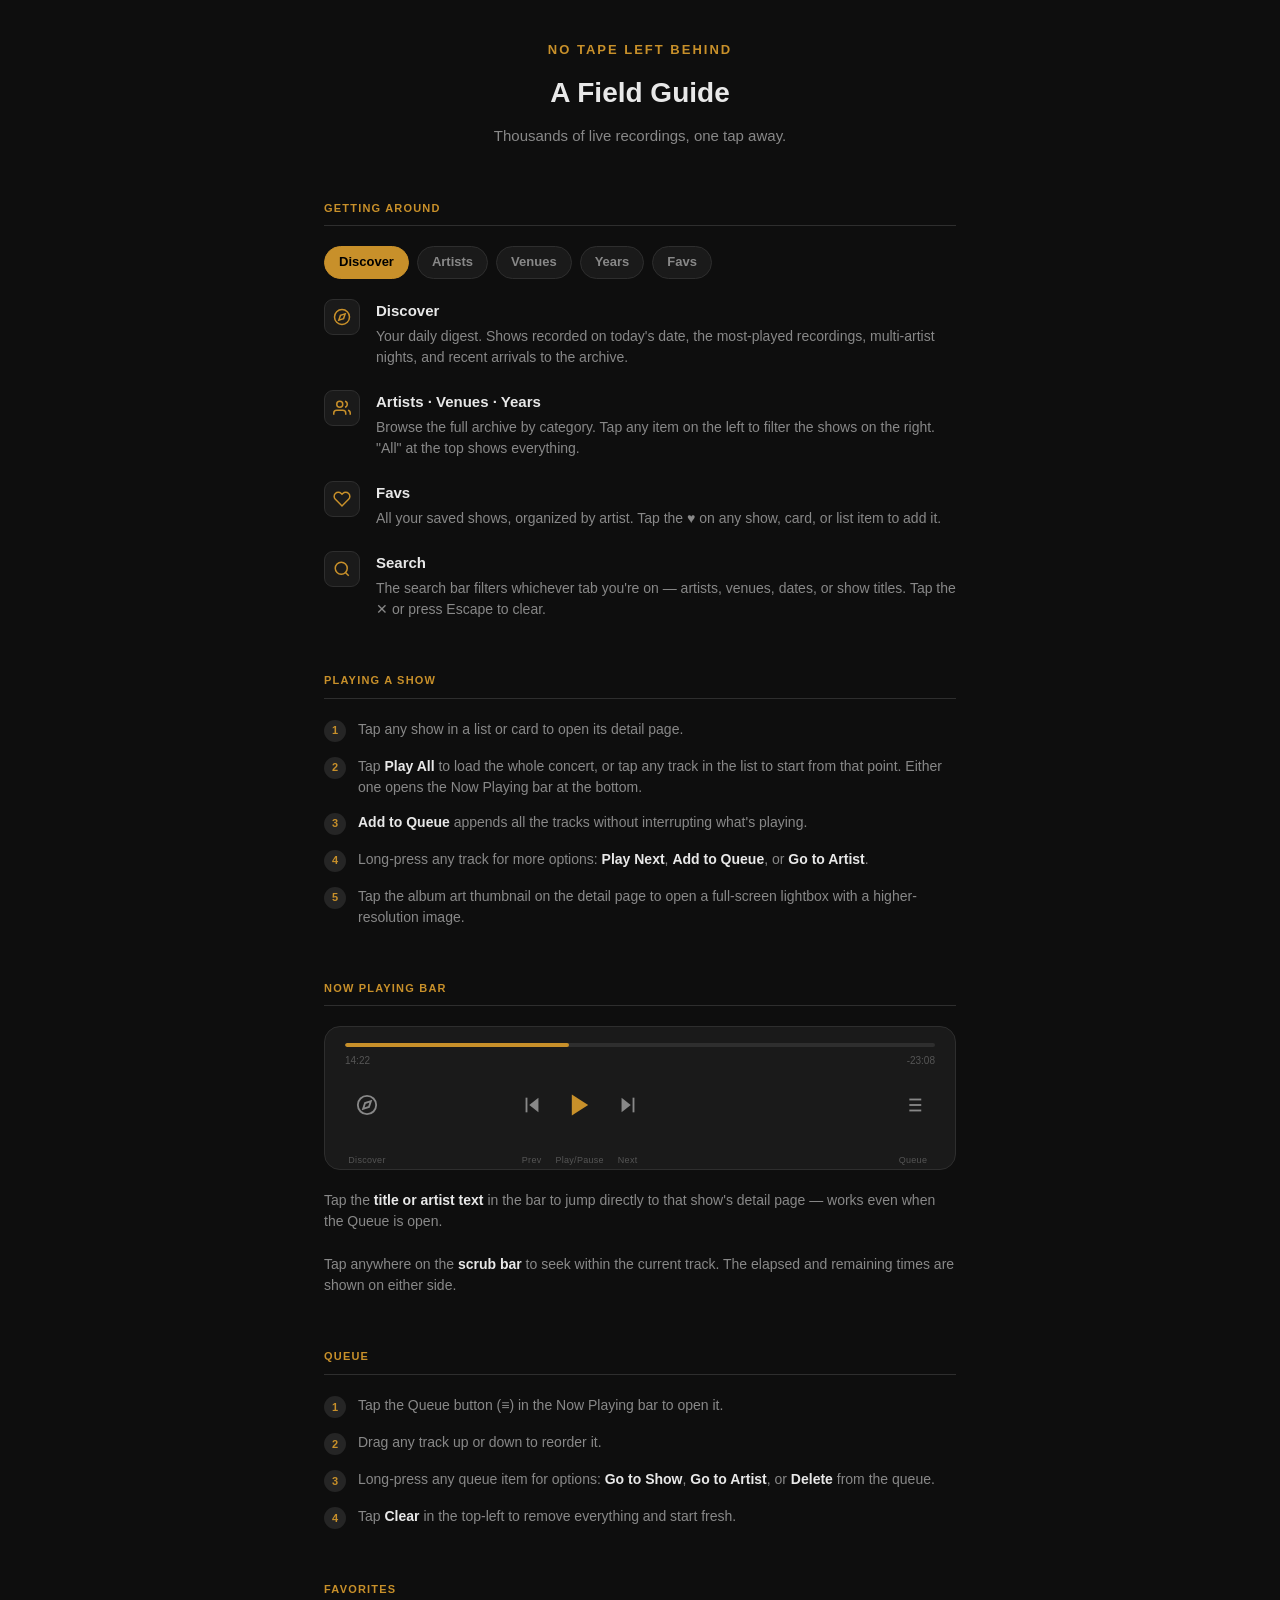
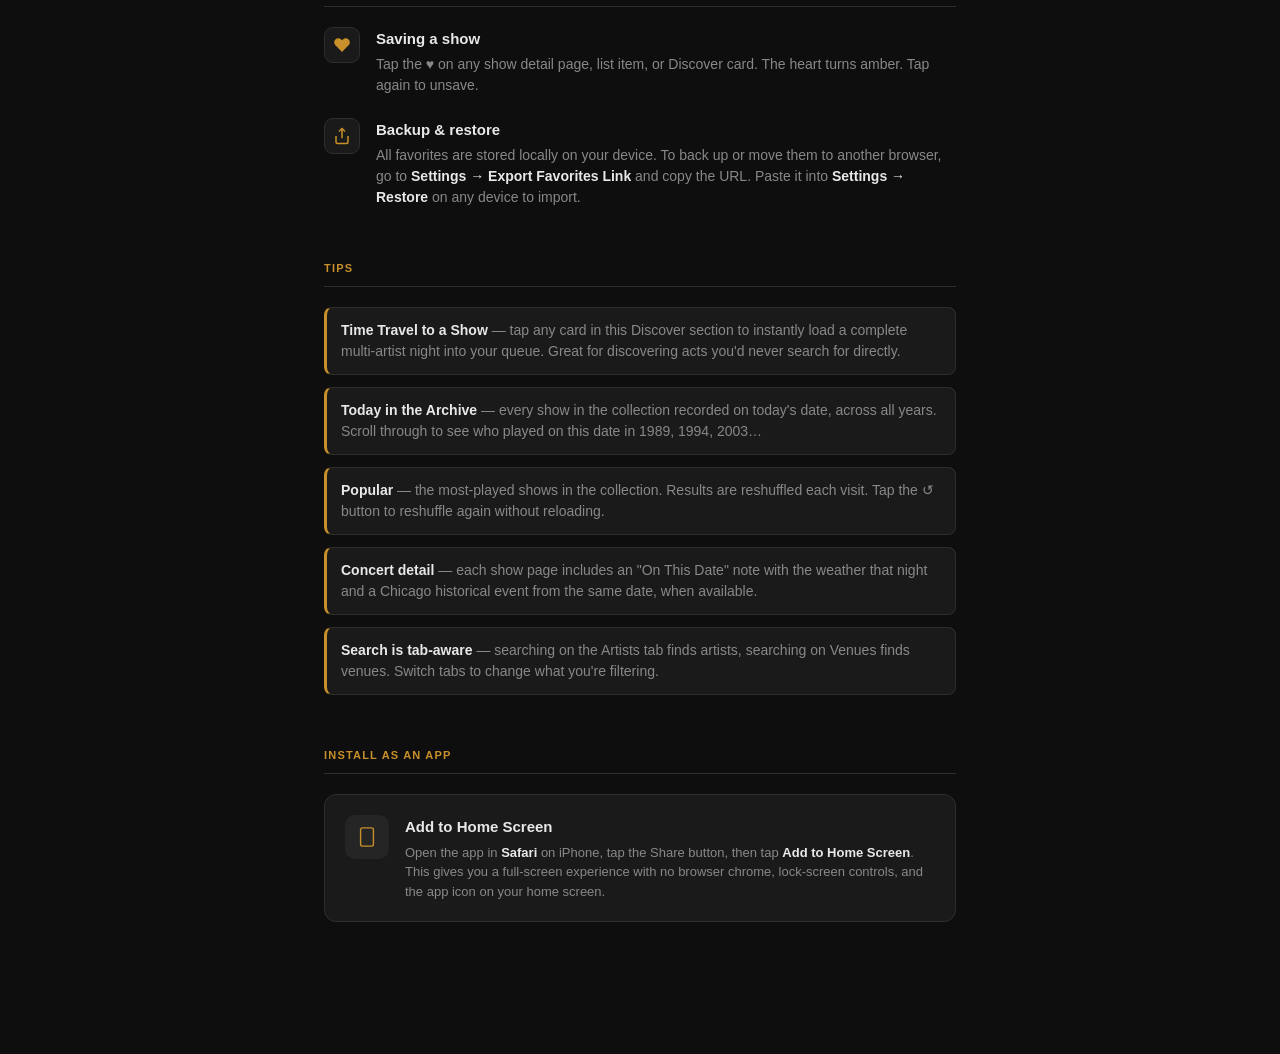
==== guide.html @ fa4ba2c9 "Add in-app Help sheet and standalone guide.html Help sheet: - Question mark (?) button in header bet" ====
<!DOCTYPE html>
<html lang="en">
<head>
  <meta charset="UTF-8">
  <meta name="viewport" content="width=device-width, initial-scale=1">
  <title>No Tape Left Behind — Guide</title>
  <style>
    *, *::before, *::after { box-sizing: border-box; margin: 0; padding: 0; }

    :root {
      --accent:  #c8902a;
      --bg:      #0e0e0e;
      --bg2:     #1a1a1a;
      --bg3:     #252525;
      --border:  #2e2e2e;
      --text:    #e8e8e8;
      --text2:   #888;
      --text3:   #555;
    }

    body {
      font-family: -apple-system, BlinkMacSystemFont, 'Segoe UI', sans-serif;
      background: var(--bg);
      color: var(--text);
      max-width: 680px;
      margin: 0 auto;
      padding: 40px 24px 80px;
      line-height: 1.6;
    }

    /* ── Header ── */
    .guide-header {
      text-align: center;
      margin-bottom: 52px;
    }
    .guide-logo {
      font-size: 13px;
      font-weight: 700;
      letter-spacing: 2px;
      text-transform: uppercase;
      color: var(--accent);
      margin-bottom: 10px;
    }
    .guide-title {
      font-size: 28px;
      font-weight: 700;
      color: var(--text);
      margin-bottom: 8px;
    }
    .guide-subtitle {
      font-size: 15px;
      color: var(--text2);
    }

    /* ── Section ── */
    .section {
      margin-bottom: 52px;
    }
    .section-label {
      font-size: 11px;
      font-weight: 700;
      letter-spacing: 1.2px;
      text-transform: uppercase;
      color: var(--accent);
      margin-bottom: 20px;
      padding-bottom: 8px;
      border-bottom: 1px solid var(--border);
    }

    /* ── Feature rows ── */
    .feature {
      display: flex;
      gap: 16px;
      margin-bottom: 22px;
      align-items: flex-start;
    }
    .feature-icon {
      flex-shrink: 0;
      width: 36px;
      height: 36px;
      background: var(--bg2);
      border: 1px solid var(--border);
      border-radius: 9px;
      display: flex;
      align-items: center;
      justify-content: center;
      color: var(--accent);
    }
    .feature-icon svg { width: 18px; height: 18px; }
    .feature-body {}
    .feature-title {
      font-size: 15px;
      font-weight: 600;
      color: var(--text);
      margin-bottom: 3px;
    }
    .feature-desc {
      font-size: 14px;
      color: var(--text2);
      line-height: 1.5;
    }

    /* ── Tab pills ── */
    .tab-row {
      display: flex;
      flex-wrap: wrap;
      gap: 8px;
      margin-bottom: 20px;
    }
    .tab-pill {
      font-size: 13px;
      font-weight: 600;
      background: var(--bg2);
      border: 1px solid var(--border);
      border-radius: 20px;
      padding: 5px 14px;
      color: var(--text2);
    }
    .tab-pill.active {
      background: var(--accent);
      border-color: var(--accent);
      color: #000;
    }

    /* ── Control bar diagram ── */
    .control-bar {
      background: var(--bg2);
      border: 1px solid var(--border);
      border-radius: 16px;
      padding: 16px 20px 20px;
      margin-bottom: 20px;
    }
    .control-bar-scrub {
      height: 4px;
      background: var(--border);
      border-radius: 2px;
      margin-bottom: 6px;
      position: relative;
      overflow: hidden;
    }
    .control-bar-scrub-fill {
      position: absolute;
      left: 0; top: 0; bottom: 0;
      width: 38%;
      background: var(--accent);
      border-radius: 2px;
    }
    .control-bar-times {
      display: flex;
      justify-content: space-between;
      font-size: 10px;
      color: var(--text3);
      margin-bottom: 14px;
    }
    .control-bar-buttons {
      display: flex;
      align-items: center;
    }
    .ctrl-btn {
      width: 44px;
      height: 44px;
      display: flex;
      align-items: center;
      justify-content: center;
      border-radius: 50%;
      background: none;
      border: none;
      color: var(--text2);
      position: relative;
    }
    .ctrl-btn svg { width: 22px; height: 22px; }
    .ctrl-btn.primary { color: var(--accent); }
    .ctrl-btn.primary svg { width: 28px; height: 28px; }
    .ctrl-center {
      display: flex;
      align-items: center;
      gap: 4px;
      margin: 0 auto;
    }
    .ctrl-label {
      position: absolute;
      bottom: -18px;
      left: 50%;
      transform: translateX(-50%);
      font-size: 9px;
      color: var(--text3);
      white-space: nowrap;
      letter-spacing: 0.3px;
    }
    .ctrl-wrap {
      position: relative;
      padding-bottom: 22px;
    }

    /* ── Steps ── */
    .steps { list-style: none; }
    .steps li {
      display: flex;
      gap: 12px;
      margin-bottom: 14px;
      font-size: 14px;
      color: var(--text2);
      line-height: 1.5;
    }
    .step-num {
      flex-shrink: 0;
      width: 22px;
      height: 22px;
      background: var(--bg3);
      border-radius: 50%;
      display: flex;
      align-items: center;
      justify-content: center;
      font-size: 11px;
      font-weight: 700;
      color: var(--accent);
      margin-top: 1px;
    }

    /* ── Tips ── */
    .tip {
      background: var(--bg2);
      border: 1px solid var(--border);
      border-left: 3px solid var(--accent);
      border-radius: 8px;
      padding: 12px 14px;
      margin-bottom: 12px;
      font-size: 14px;
      color: var(--text2);
      line-height: 1.5;
    }
    .tip strong { color: var(--text); }

    /* ── Install callout ── */
    .install-box {
      background: var(--bg2);
      border: 1px solid var(--border);
      border-radius: 12px;
      padding: 20px;
      display: flex;
      gap: 16px;
      align-items: flex-start;
    }
    .install-icon {
      flex-shrink: 0;
      width: 44px;
      height: 44px;
      background: var(--bg3);
      border-radius: 10px;
      display: flex;
      align-items: center;
      justify-content: center;
      color: var(--accent);
    }
    .install-icon svg { width: 22px; height: 22px; }
    .install-title {
      font-size: 15px;
      font-weight: 600;
      color: var(--text);
      margin-bottom: 4px;
    }
    .install-desc {
      font-size: 13px;
      color: var(--text2);
      line-height: 1.5;
    }

    strong { color: var(--text); }
    a { color: var(--accent); }
  </style>
</head>
<body>

  <div class="guide-header">
    <div class="guide-logo">No Tape Left Behind</div>
    <div class="guide-title">A Field Guide</div>
    <div class="guide-subtitle">Thousands of live recordings, one tap away.</div>
  </div>

  <!-- ── 1. Getting Around ── -->
  <div class="section">
    <div class="section-label">Getting Around</div>

    <div class="tab-row">
      <div class="tab-pill active">Discover</div>
      <div class="tab-pill">Artists</div>
      <div class="tab-pill">Venues</div>
      <div class="tab-pill">Years</div>
      <div class="tab-pill">Favs</div>
    </div>

    <div class="feature">
      <div class="feature-icon">
        <svg viewBox="0 0 24 24" fill="none" stroke="currentColor" stroke-width="2">
          <circle cx="12" cy="12" r="10"/>
          <polygon points="16.24,7.76 14.12,14.12 7.76,16.24 9.88,9.88 16.24,7.76"/>
        </svg>
      </div>
      <div class="feature-body">
        <div class="feature-title">Discover</div>
        <div class="feature-desc">Your daily digest. Shows recorded on today's date, the most-played recordings, multi-artist nights, and recent arrivals to the archive.</div>
      </div>
    </div>

    <div class="feature">
      <div class="feature-icon">
        <svg viewBox="0 0 24 24" fill="none" stroke="currentColor" stroke-width="2">
          <path d="M17 21v-2a4 4 0 0 0-4-4H5a4 4 0 0 0-4 4v2"/>
          <circle cx="9" cy="7" r="4"/>
          <path d="M23 21v-2a4 4 0 0 0-3-3.87"/>
          <path d="M16 3.13a4 4 0 0 1 0 7.75"/>
        </svg>
      </div>
      <div class="feature-body">
        <div class="feature-title">Artists · Venues · Years</div>
        <div class="feature-desc">Browse the full archive by category. Tap any item on the left to filter the shows on the right. "All" at the top shows everything.</div>
      </div>
    </div>

    <div class="feature">
      <div class="feature-icon">
        <svg viewBox="0 0 24 24" fill="none" stroke="currentColor" stroke-width="2">
          <path d="M20.84 4.61a5.5 5.5 0 0 0-7.78 0L12 5.67l-1.06-1.06a5.5 5.5 0 0 0-7.78 7.78l1.06 1.06L12 21.23l7.78-7.78 1.06-1.06a5.5 5.5 0 0 0 0-7.78z"/>
        </svg>
      </div>
      <div class="feature-body">
        <div class="feature-title">Favs</div>
        <div class="feature-desc">All your saved shows, organized by artist. Tap the ♥ on any show, card, or list item to add it.</div>
      </div>
    </div>

    <div class="feature">
      <div class="feature-icon">
        <svg viewBox="0 0 24 24" fill="none" stroke="currentColor" stroke-width="2">
          <circle cx="11" cy="11" r="8"/>
          <line x1="21" y1="21" x2="16.65" y2="16.65"/>
        </svg>
      </div>
      <div class="feature-body">
        <div class="feature-title">Search</div>
        <div class="feature-desc">The search bar filters whichever tab you're on — artists, venues, dates, or show titles. Tap the ✕ or press Escape to clear.</div>
      </div>
    </div>
  </div>

  <!-- ── 2. Playing a Show ── -->
  <div class="section">
    <div class="section-label">Playing a Show</div>
    <ul class="steps">
      <li>
        <div class="step-num">1</div>
        <div>Tap any show in a list or card to open its detail page.</div>
      </li>
      <li>
        <div class="step-num">2</div>
        <div>Tap <strong>Play All</strong> to load the whole concert, or tap any track in the list to start from that point. Either one opens the Now Playing bar at the bottom.</div>
      </li>
      <li>
        <div class="step-num">3</div>
        <div><strong>Add to Queue</strong> appends all the tracks without interrupting what's playing.</div>
      </li>
      <li>
        <div class="step-num">4</div>
        <div>Long-press any track for more options: <strong>Play Next</strong>, <strong>Add to Queue</strong>, or <strong>Go to Artist</strong>.</div>
      </li>
      <li>
        <div class="step-num">5</div>
        <div>Tap the album art thumbnail on the detail page to open a full-screen lightbox with a higher-resolution image.</div>
      </li>
    </ul>
  </div>

  <!-- ── 3. Now Playing Bar ── -->
  <div class="section">
    <div class="section-label">Now Playing Bar</div>

    <div class="control-bar">
      <!-- Scrub -->
      <div class="control-bar-scrub"><div class="control-bar-scrub-fill"></div></div>
      <div class="control-bar-times"><span>14:22</span><span>-23:08</span></div>

      <!-- Buttons -->
      <div class="control-bar-buttons">
        <!-- Compass -->
        <div class="ctrl-wrap">
          <div class="ctrl-btn">
            <svg viewBox="0 0 24 24" fill="none" stroke="currentColor" stroke-width="2">
              <circle cx="12" cy="12" r="10"/>
              <polygon points="16.24,7.76 14.12,14.12 7.76,16.24 9.88,9.88 16.24,7.76"/>
            </svg>
          </div>
          <div class="ctrl-label">Discover</div>
        </div>

        <!-- Transport center -->
        <div class="ctrl-center">
          <div class="ctrl-wrap">
            <div class="ctrl-btn">
              <svg viewBox="0 0 24 24" fill="currentColor">
                <polygon points="19,20 9,12 19,4"/>
                <rect x="5" y="4" width="2" height="16"/>
              </svg>
            </div>
            <div class="ctrl-label">Prev</div>
          </div>
          <div class="ctrl-wrap">
            <div class="ctrl-btn primary">
              <svg viewBox="0 0 24 24" fill="currentColor"><polygon points="5,3 19,12 5,21"/></svg>
            </div>
            <div class="ctrl-label">Play/Pause</div>
          </div>
          <div class="ctrl-wrap">
            <div class="ctrl-btn">
              <svg viewBox="0 0 24 24" fill="currentColor">
                <polygon points="5,4 15,12 5,20"/>
                <rect x="17" y="4" width="2" height="16"/>
              </svg>
            </div>
            <div class="ctrl-label">Next</div>
          </div>
        </div>

        <!-- Queue -->
        <div class="ctrl-wrap" style="margin-left:auto">
          <div class="ctrl-btn">
            <svg viewBox="0 0 24 24" fill="none" stroke="currentColor" stroke-width="2">
              <line x1="8" y1="6" x2="21" y2="6"/>
              <line x1="8" y1="12" x2="21" y2="12"/>
              <line x1="8" y1="18" x2="21" y2="18"/>
              <line x1="3" y1="6" x2="3.01" y2="6"/>
              <line x1="3" y1="12" x2="3.01" y2="12"/>
              <line x1="3" y1="18" x2="3.01" y2="18"/>
            </svg>
          </div>
          <div class="ctrl-label">Queue</div>
        </div>
      </div>
    </div>

    <div class="feature">
      <div class="feature-body">
        <div class="feature-desc">Tap the <strong>title or artist text</strong> in the bar to jump directly to that show's detail page — works even when the Queue is open.</div>
      </div>
    </div>
    <div class="feature">
      <div class="feature-body">
        <div class="feature-desc">Tap anywhere on the <strong>scrub bar</strong> to seek within the current track. The elapsed and remaining times are shown on either side.</div>
      </div>
    </div>
  </div>

  <!-- ── 4. Queue ── -->
  <div class="section">
    <div class="section-label">Queue</div>
    <ul class="steps">
      <li>
        <div class="step-num">1</div>
        <div>Tap the Queue button (≡) in the Now Playing bar to open it.</div>
      </li>
      <li>
        <div class="step-num">2</div>
        <div>Drag any track up or down to reorder it.</div>
      </li>
      <li>
        <div class="step-num">3</div>
        <div>Long-press any queue item for options: <strong>Go to Show</strong>, <strong>Go to Artist</strong>, or <strong>Delete</strong> from the queue.</div>
      </li>
      <li>
        <div class="step-num">4</div>
        <div>Tap <strong>Clear</strong> in the top-left to remove everything and start fresh.</div>
      </li>
    </ul>
  </div>

  <!-- ── 5. Favorites ── -->
  <div class="section">
    <div class="section-label">Favorites</div>

    <div class="feature">
      <div class="feature-icon">
        <svg viewBox="0 0 24 24" fill="currentColor" style="color: var(--accent)">
          <path d="M20.84 4.61a5.5 5.5 0 0 0-7.78 0L12 5.67l-1.06-1.06a5.5 5.5 0 0 0-7.78 7.78l1.06 1.06L12 21.23l7.78-7.78 1.06-1.06a5.5 5.5 0 0 0 0-7.78z"/>
        </svg>
      </div>
      <div class="feature-body">
        <div class="feature-title">Saving a show</div>
        <div class="feature-desc">Tap the ♥ on any show detail page, list item, or Discover card. The heart turns amber. Tap again to unsave.</div>
      </div>
    </div>

    <div class="feature">
      <div class="feature-icon">
        <svg viewBox="0 0 24 24" fill="none" stroke="currentColor" stroke-width="2">
          <path d="M4 12v8a2 2 0 0 0 2 2h12a2 2 0 0 0 2-2v-8"/>
          <polyline points="16 6 12 2 8 6"/>
          <line x1="12" y1="2" x2="12" y2="15"/>
        </svg>
      </div>
      <div class="feature-body">
        <div class="feature-title">Backup &amp; restore</div>
        <div class="feature-desc">All favorites are stored locally on your device. To back up or move them to another browser, go to <strong>Settings → Export Favorites Link</strong> and copy the URL. Paste it into <strong>Settings → Restore</strong> on any device to import.</div>
      </div>
    </div>
  </div>

  <!-- ── 6. Tips ── -->
  <div class="section">
    <div class="section-label">Tips</div>

    <div class="tip">
      <strong>Time Travel to a Show</strong> — tap any card in this Discover section to instantly load a complete multi-artist night into your queue. Great for discovering acts you'd never search for directly.
    </div>

    <div class="tip">
      <strong>Today in the Archive</strong> — every show in the collection recorded on today's date, across all years. Scroll through to see who played on this date in 1989, 1994, 2003…
    </div>

    <div class="tip">
      <strong>Popular</strong> — the most-played shows in the collection. Results are reshuffled each visit. Tap the ↺ button to reshuffle again without reloading.
    </div>

    <div class="tip">
      <strong>Concert detail</strong> — each show page includes an "On This Date" note with the weather that night and a Chicago historical event from the same date, when available.
    </div>

    <div class="tip">
      <strong>Search is tab-aware</strong> — searching on the Artists tab finds artists, searching on Venues finds venues. Switch tabs to change what you're filtering.
    </div>
  </div>

  <!-- ── Install ── -->
  <div class="section">
    <div class="section-label">Install as an App</div>
    <div class="install-box">
      <div class="install-icon">
        <svg viewBox="0 0 24 24" fill="none" stroke="currentColor" stroke-width="1.5">
          <rect x="5" y="2" width="14" height="20" rx="2" ry="2"/>
          <line x1="12" y1="18" x2="12.01" y2="18" stroke-width="2"/>
        </svg>
      </div>
      <div>
        <div class="install-title">Add to Home Screen</div>
        <div class="install-desc">Open the app in <strong>Safari</strong> on iPhone, tap the Share button, then tap <strong>Add to Home Screen</strong>. This gives you a full-screen experience with no browser chrome, lock-screen controls, and the app icon on your home screen.</div>
      </div>
    </div>
  </div>

</body>
</html>
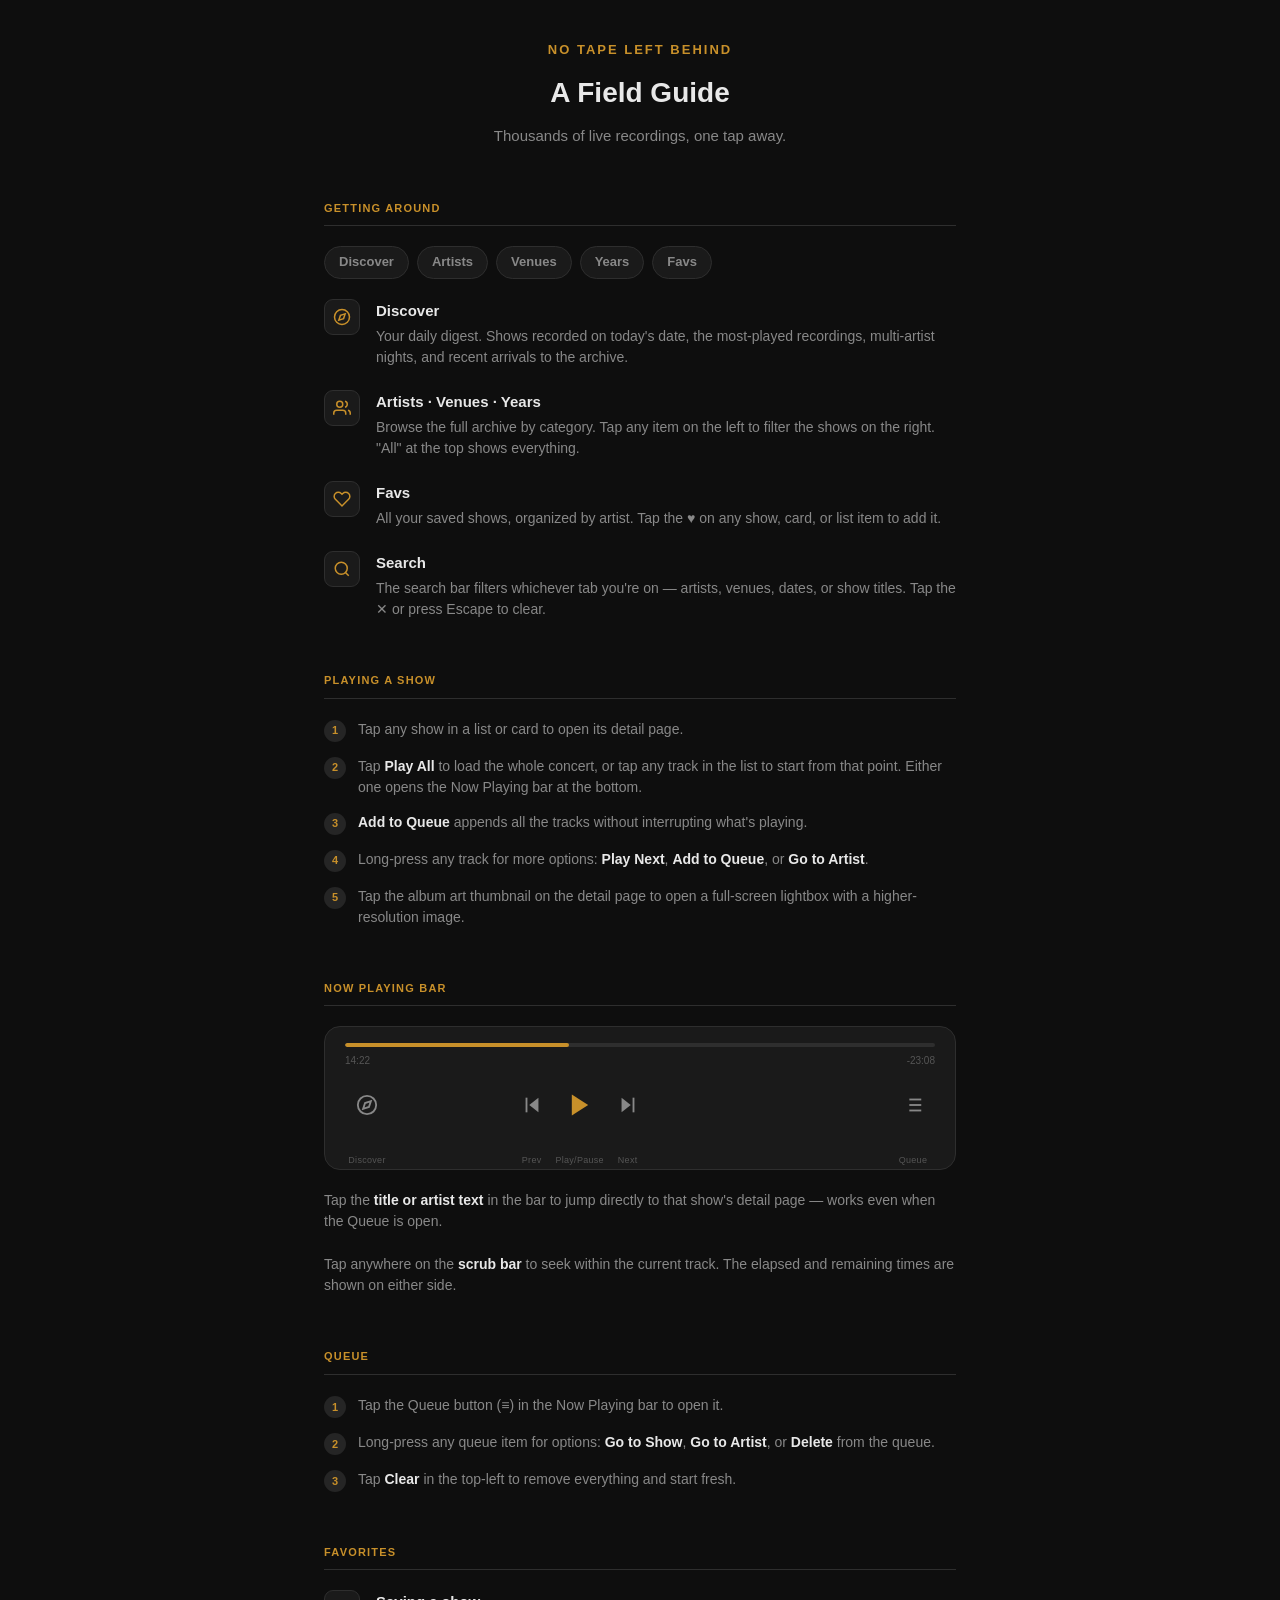
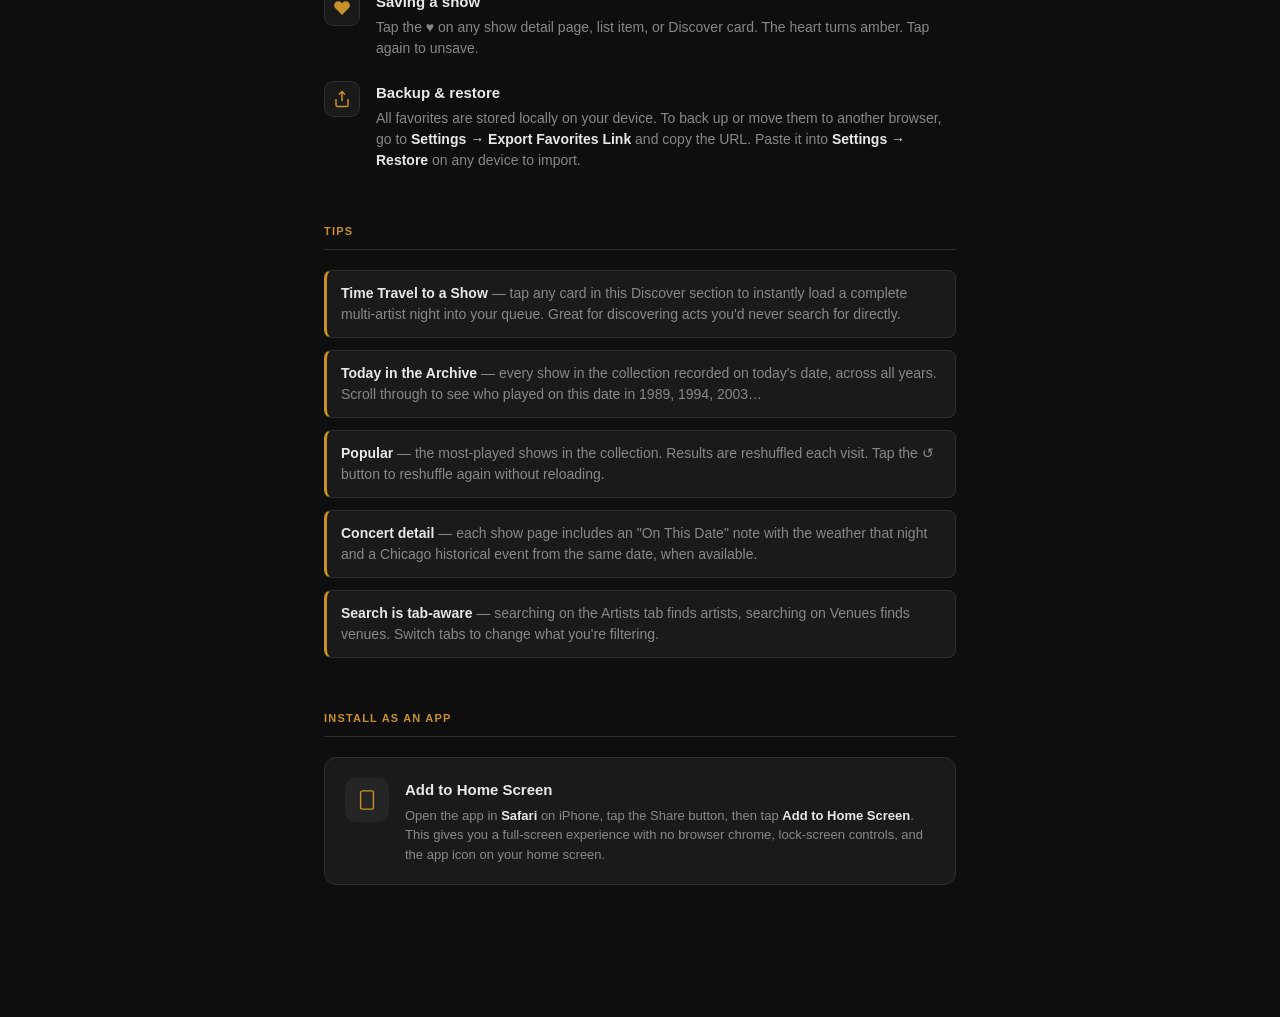
==== commit 78a62155: "Trim Help sheet to crash course, add guide styling, fix pills, remove queue reorder Help sheet: gutt" ====
--- a/guide.html
+++ b/guide.html
@@ -116,11 +116,7 @@
       padding: 5px 14px;
       color: var(--text2);
     }
-    .tab-pill.active {
-      background: var(--accent);
-      border-color: var(--accent);
-      color: #000;
-    }
+    .tab-pill { cursor: default; }
 
     /* ── Control bar diagram ── */
     .control-bar {
@@ -282,7 +278,7 @@
     <div class="section-label">Getting Around</div>
 
     <div class="tab-row">
-      <div class="tab-pill active">Discover</div>
+      <div class="tab-pill">Discover</div>
       <div class="tab-pill">Artists</div>
       <div class="tab-pill">Venues</div>
       <div class="tab-pill">Years</div>
@@ -459,14 +455,10 @@
       </li>
       <li>
         <div class="step-num">2</div>
-        <div>Drag any track up or down to reorder it.</div>
+        <div>Long-press any queue item for options: <strong>Go to Show</strong>, <strong>Go to Artist</strong>, or <strong>Delete</strong> from the queue.</div>
       </li>
       <li>
         <div class="step-num">3</div>
-        <div>Long-press any queue item for options: <strong>Go to Show</strong>, <strong>Go to Artist</strong>, or <strong>Delete</strong> from the queue.</div>
-      </li>
-      <li>
-        <div class="step-num">4</div>
         <div>Tap <strong>Clear</strong> in the top-left to remove everything and start fresh.</div>
       </li>
     </ul>
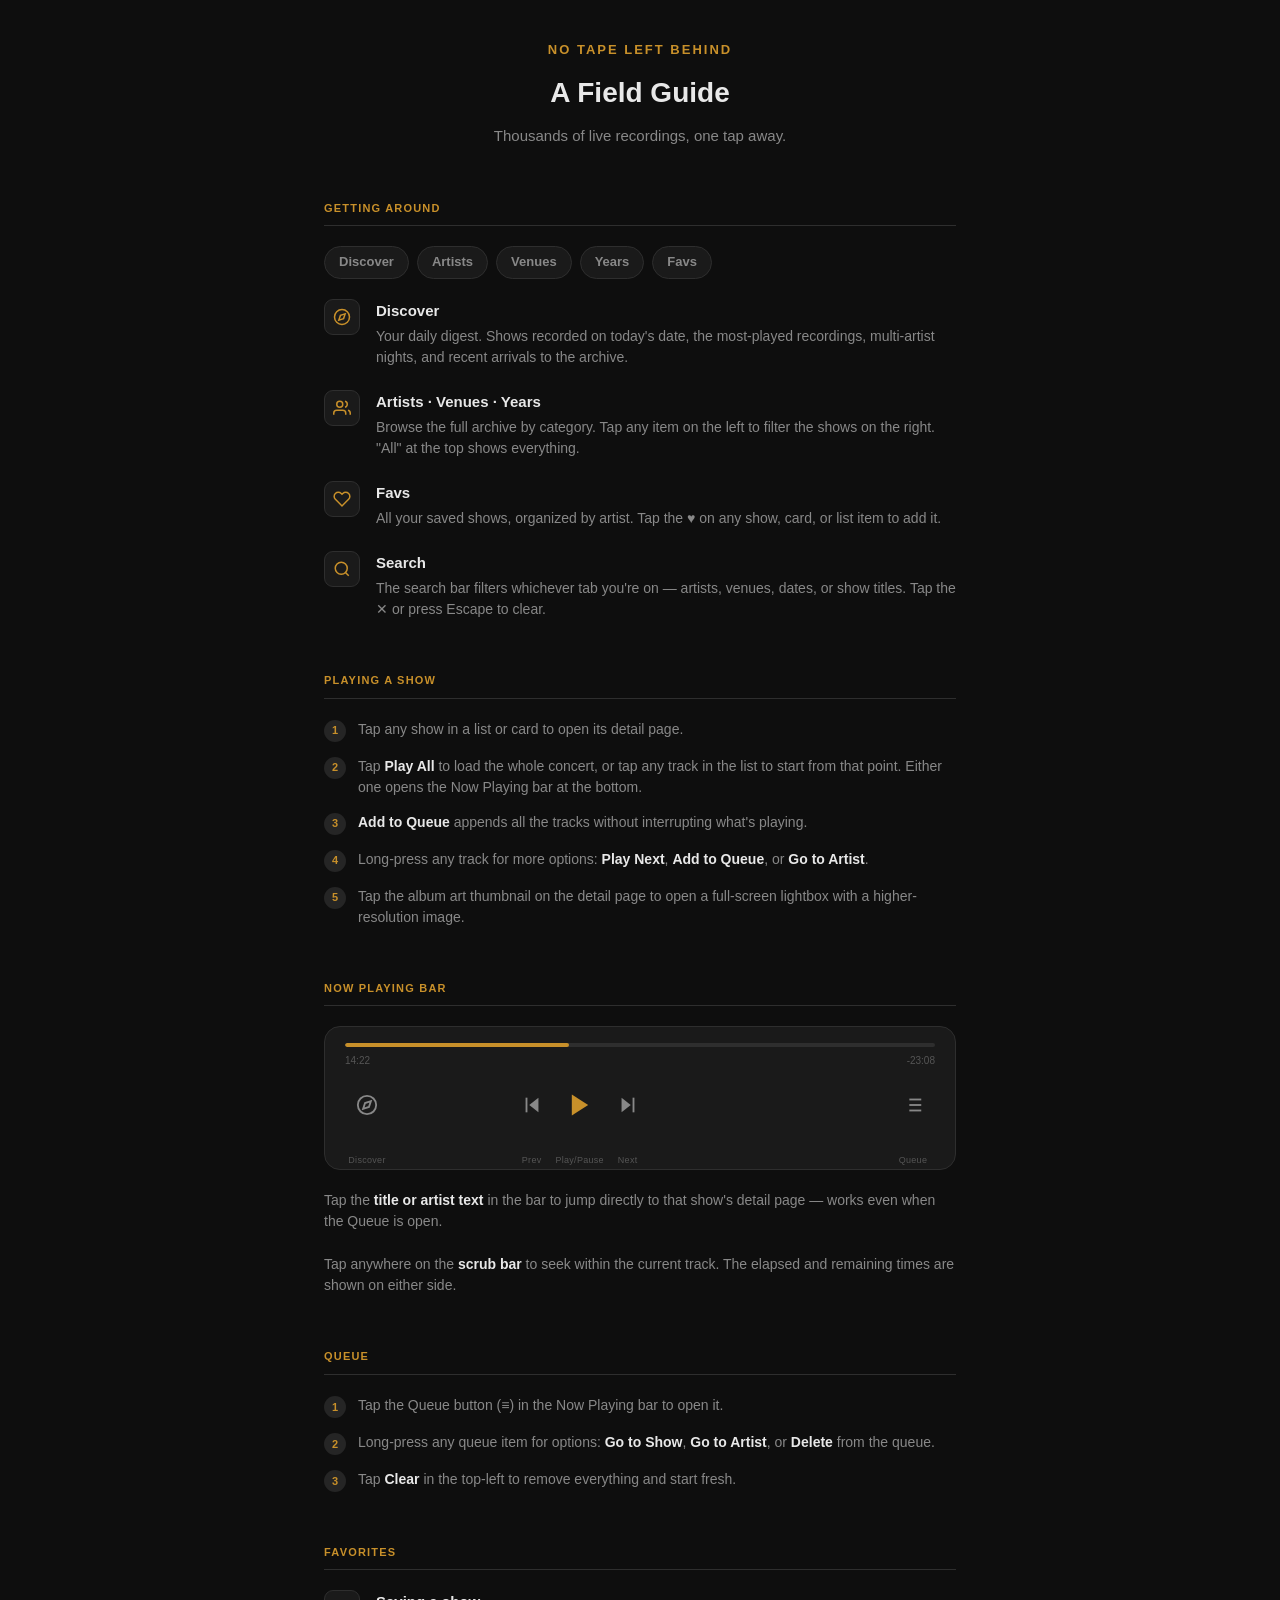
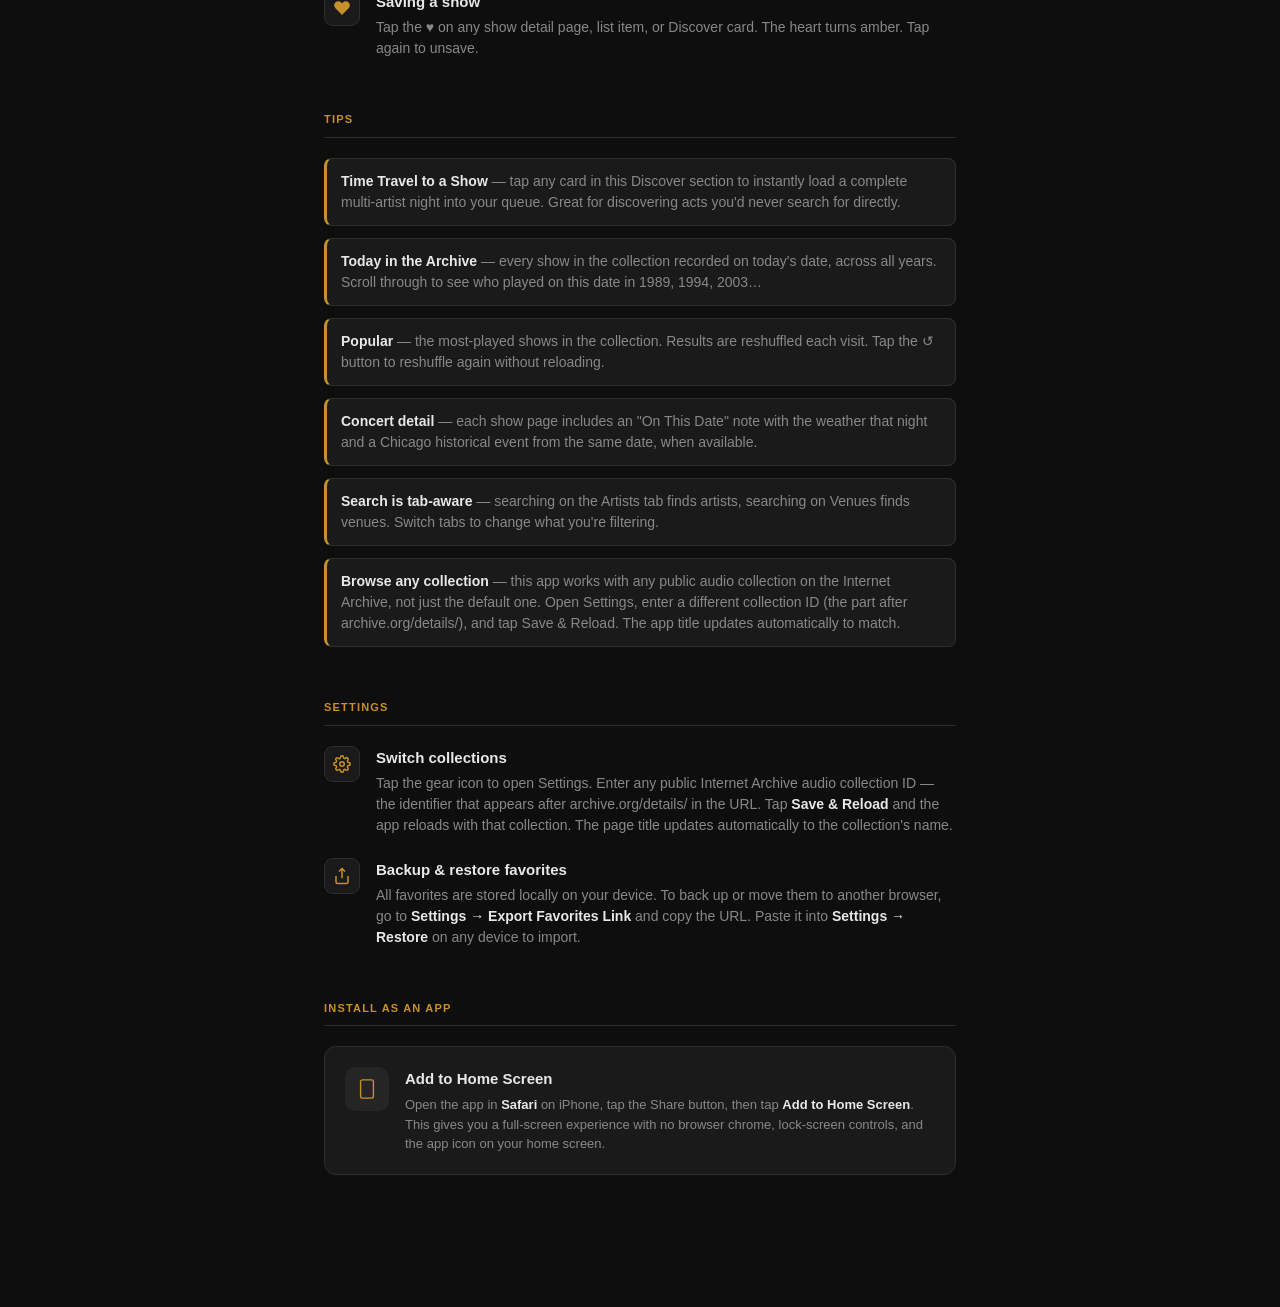
==== commit 8b54df58: "Update Settings hint and guide with collection-switching docs Settings hint now explains that any pu" ====
--- a/guide.html
+++ b/guide.html
@@ -480,6 +480,54 @@
       </div>
     </div>
 
+  </div>
+
+  <!-- ── 6. Tips ── -->
+  <div class="section">
+    <div class="section-label">Tips</div>
+
+    <div class="tip">
+      <strong>Time Travel to a Show</strong> — tap any card in this Discover section to instantly load a complete multi-artist night into your queue. Great for discovering acts you'd never search for directly.
+    </div>
+
+    <div class="tip">
+      <strong>Today in the Archive</strong> — every show in the collection recorded on today's date, across all years. Scroll through to see who played on this date in 1989, 1994, 2003…
+    </div>
+
+    <div class="tip">
+      <strong>Popular</strong> — the most-played shows in the collection. Results are reshuffled each visit. Tap the ↺ button to reshuffle again without reloading.
+    </div>
+
+    <div class="tip">
+      <strong>Concert detail</strong> — each show page includes an "On This Date" note with the weather that night and a Chicago historical event from the same date, when available.
+    </div>
+
+    <div class="tip">
+      <strong>Search is tab-aware</strong> — searching on the Artists tab finds artists, searching on Venues finds venues. Switch tabs to change what you're filtering.
+    </div>
+
+    <div class="tip">
+      <strong>Browse any collection</strong> — this app works with any public audio collection on the Internet Archive, not just the default one. Open Settings, enter a different collection ID (the part after archive.org/details/), and tap Save &amp; Reload. The app title updates automatically to match.
+    </div>
+  </div>
+
+  <!-- ── Settings ── -->
+  <div class="section">
+    <div class="section-label">Settings</div>
+
+    <div class="feature">
+      <div class="feature-icon">
+        <svg viewBox="0 0 24 24" fill="none" stroke="currentColor" stroke-width="2">
+          <circle cx="12" cy="12" r="3"/>
+          <path d="M19.4 15a1.65 1.65 0 0 0 .33 1.82l.06.06a2 2 0 0 1-2.83 2.83l-.06-.06a1.65 1.65 0 0 0-1.82-.33 1.65 1.65 0 0 0-1 1.51V21a2 2 0 0 1-4 0v-.09A1.65 1.65 0 0 0 9 19.4a1.65 1.65 0 0 0-1.82.33l-.06.06a2 2 0 0 1-2.83-2.83l.06-.06A1.65 1.65 0 0 0 4.68 15a1.65 1.65 0 0 0-1.51-1H3a2 2 0 0 1 0-4h.09A1.65 1.65 0 0 0 4.6 9a1.65 1.65 0 0 0-.33-1.82l-.06-.06a2 2 0 0 1 2.83-2.83l.06.06A1.65 1.65 0 0 0 9 4.68a1.65 1.65 0 0 0 1-1.51V3a2 2 0 0 1 4 0v.09a1.65 1.65 0 0 0 1 1.51 1.65 1.65 0 0 0 1.82-.33l.06-.06a2 2 0 0 1 2.83 2.83l-.06.06A1.65 1.65 0 0 0 19.4 9a1.65 1.65 0 0 0 1.51 1H21a2 2 0 0 1 0 4h-.09a1.65 1.65 0 0 0-1.51 1z"/>
+        </svg>
+      </div>
+      <div class="feature-body">
+        <div class="feature-title">Switch collections</div>
+        <div class="feature-desc">Tap the gear icon to open Settings. Enter any public Internet Archive audio collection ID — the identifier that appears after archive.org/details/ in the URL. Tap <strong>Save &amp; Reload</strong> and the app reloads with that collection. The page title updates automatically to the collection's name.</div>
+      </div>
+    </div>
+
     <div class="feature">
       <div class="feature-icon">
         <svg viewBox="0 0 24 24" fill="none" stroke="currentColor" stroke-width="2">
@@ -489,34 +537,9 @@
         </svg>
       </div>
       <div class="feature-body">
-        <div class="feature-title">Backup &amp; restore</div>
+        <div class="feature-title">Backup &amp; restore favorites</div>
         <div class="feature-desc">All favorites are stored locally on your device. To back up or move them to another browser, go to <strong>Settings → Export Favorites Link</strong> and copy the URL. Paste it into <strong>Settings → Restore</strong> on any device to import.</div>
       </div>
-    </div>
-  </div>
-
-  <!-- ── 6. Tips ── -->
-  <div class="section">
-    <div class="section-label">Tips</div>
-
-    <div class="tip">
-      <strong>Time Travel to a Show</strong> — tap any card in this Discover section to instantly load a complete multi-artist night into your queue. Great for discovering acts you'd never search for directly.
-    </div>
-
-    <div class="tip">
-      <strong>Today in the Archive</strong> — every show in the collection recorded on today's date, across all years. Scroll through to see who played on this date in 1989, 1994, 2003…
-    </div>
-
-    <div class="tip">
-      <strong>Popular</strong> — the most-played shows in the collection. Results are reshuffled each visit. Tap the ↺ button to reshuffle again without reloading.
-    </div>
-
-    <div class="tip">
-      <strong>Concert detail</strong> — each show page includes an "On This Date" note with the weather that night and a Chicago historical event from the same date, when available.
-    </div>
-
-    <div class="tip">
-      <strong>Search is tab-aware</strong> — searching on the Artists tab finds artists, searching on Venues finds venues. Switch tabs to change what you're filtering.
     </div>
   </div>
 
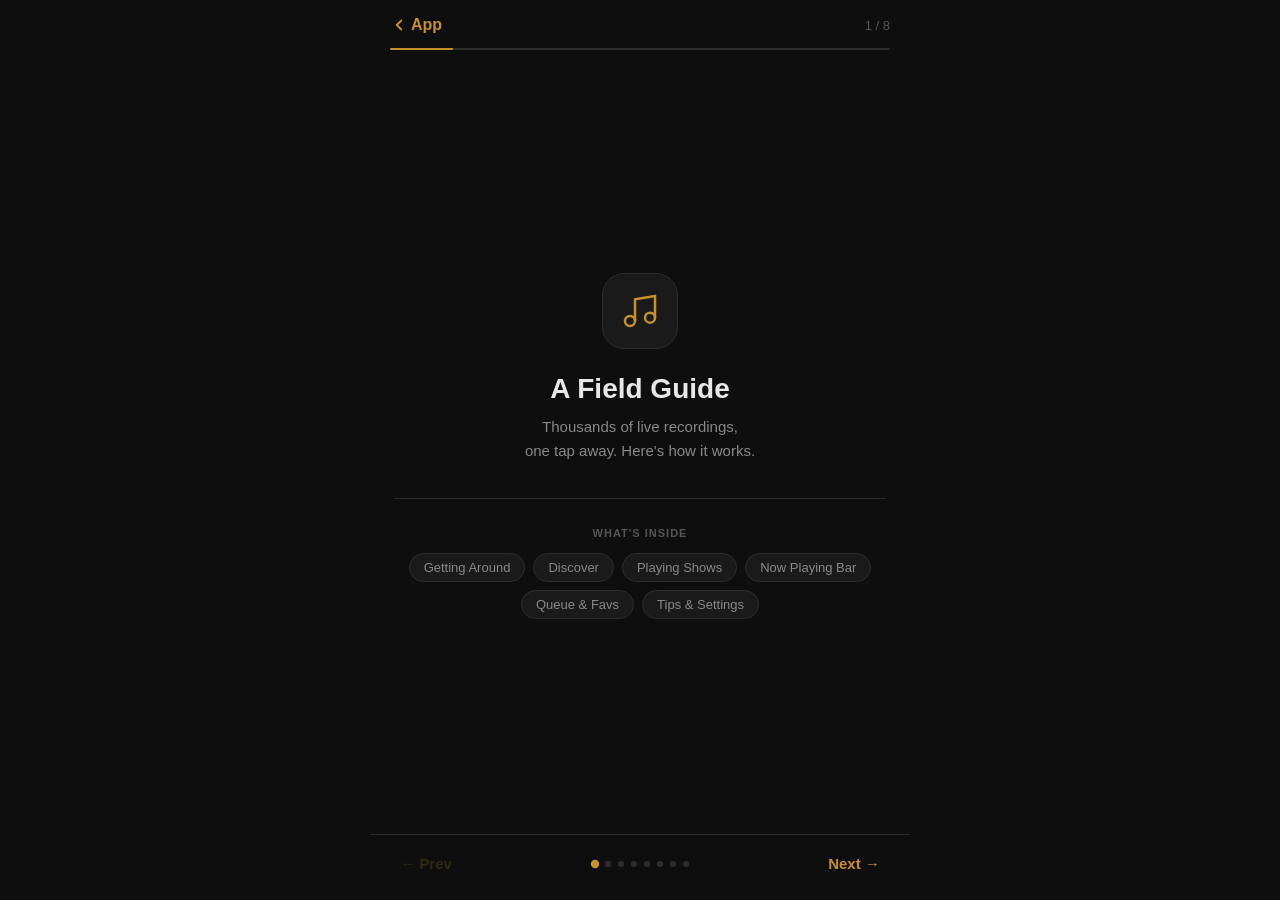
==== commit 3d7e2894: "Redesign guide as paginated card deck; trim help sheet guide.html: full rewrite as 8-card full-scree" ====
--- a/guide.html
+++ b/guide.html
@@ -2,69 +2,148 @@
 <html lang="en">
 <head>
   <meta charset="UTF-8">
-  <meta name="viewport" content="width=device-width, initial-scale=1">
+  <meta name="viewport" content="width=device-width, initial-scale=1, viewport-fit=cover">
   <title>No Tape Left Behind — Guide</title>
   <style>
     *, *::before, *::after { box-sizing: border-box; margin: 0; padding: 0; }
 
     :root {
-      --accent:  #c8902a;
-      --bg:      #0e0e0e;
-      --bg2:     #1a1a1a;
-      --bg3:     #252525;
-      --border:  #2e2e2e;
-      --text:    #e8e8e8;
-      --text2:   #888;
-      --text3:   #555;
-    }
-
-    body {
-      font-family: -apple-system, BlinkMacSystemFont, 'Segoe UI', sans-serif;
+      --accent: #c8902a;
+      --bg:     #0e0e0e;
+      --bg2:    #1a1a1a;
+      --bg3:    #252525;
+      --border: #2e2e2e;
+      --text:   #e8e8e8;
+      --text2:  #888;
+      --text3:  #555;
+    }
+
+    html, body {
+      height: 100%;
+      overflow: hidden;
       background: var(--bg);
       color: var(--text);
-      max-width: 680px;
+      font-family: -apple-system, BlinkMacSystemFont, 'Segoe UI', sans-serif;
+    }
+
+    /* ── Layout ── */
+    .guide-wrap {
+      display: flex;
+      flex-direction: column;
+      height: 100dvh;
+      max-width: 540px;
       margin: 0 auto;
-      padding: 40px 24px 80px;
-      line-height: 1.6;
     }
 
     /* ── Header ── */
-    .guide-header {
-      text-align: center;
-      margin-bottom: 52px;
-    }
-    .guide-logo {
+    .guide-nav {
+      display: flex;
+      align-items: center;
+      justify-content: space-between;
+      padding: max(16px, env(safe-area-inset-top)) 20px 14px;
+      flex-shrink: 0;
+    }
+    .back-btn {
+      display: flex;
+      align-items: center;
+      gap: 3px;
+      font-size: 16px;
+      font-weight: 600;
+      color: var(--accent);
+      text-decoration: none;
+    }
+    .back-btn svg { width: 18px; height: 18px; }
+    .guide-counter {
       font-size: 13px;
-      font-weight: 700;
-      letter-spacing: 2px;
-      text-transform: uppercase;
-      color: var(--accent);
-      margin-bottom: 10px;
-    }
-    .guide-title {
-      font-size: 28px;
-      font-weight: 700;
-      color: var(--text);
-      margin-bottom: 8px;
-    }
-    .guide-subtitle {
-      font-size: 15px;
-      color: var(--text2);
-    }
-
-    /* ── Section ── */
-    .section {
-      margin-bottom: 52px;
-    }
-    .section-label {
+      color: var(--text3);
+      font-variant-numeric: tabular-nums;
+    }
+
+    /* ── Progress bar ── */
+    .guide-progress-bar {
+      height: 2px;
+      background: var(--border);
+      flex-shrink: 0;
+      margin: 0 20px;
+      border-radius: 1px;
+    }
+    .guide-progress-fill {
+      height: 100%;
+      background: var(--accent);
+      border-radius: 1px;
+      transition: width 0.3s ease;
+    }
+
+    /* ── Card viewport ── */
+    .cards-viewport {
+      flex: 1;
+      overflow: hidden;
+      position: relative;
+    }
+
+    .card {
+      position: absolute;
+      inset: 0;
+      overflow-y: auto;
+      -webkit-overflow-scrolling: touch;
+      padding: 28px 24px 20px;
+    }
+    .card-section-label {
       font-size: 11px;
       font-weight: 700;
       letter-spacing: 1.2px;
       text-transform: uppercase;
       color: var(--accent);
-      margin-bottom: 20px;
-      padding-bottom: 8px;
-      border-bottom: 1px solid var(--border);
+      margin-bottom: 22px;
+    }
+
+    /* ── Welcome card ── */
+    .card-welcome {
+      display: flex;
+      flex-direction: column;
+      justify-content: center;
+      text-align: center;
+    }
+    .welcome-icon {
+      width: 76px; height: 76px;
+      background: var(--bg2);
+      border: 1px solid var(--border);
+      border-radius: 22px;
+      display: flex; align-items: center; justify-content: center;
+      color: var(--accent);
+      margin: 0 auto 24px;
+    }
+    .welcome-icon svg { width: 40px; height: 40px; }
+    .welcome-title {
+      font-size: 28px;
+      font-weight: 700;
+      margin-bottom: 10px;
+    }
+    .welcome-subtitle {
+      font-size: 15px;
+      color: var(--text2);
+      line-height: 1.55;
+      margin-bottom: 36px;
+    }
+    .welcome-divider { height: 1px; background: var(--border); margin-bottom: 28px; }
+    .welcome-what-label {
+      font-size: 11px;
+      font-weight: 700;
+      letter-spacing: 1px;
+      text-transform: uppercase;
+      color: var(--text3);
+      margin-bottom: 14px;
+    }
+    .welcome-pills {
+      display: flex; flex-wrap: wrap; gap: 8px; justify-content: center;
+    }
+    .welcome-pill {
+      background: var(--bg2);
+      border: 1px solid var(--border);
+      border-radius: 20px;
+      padding: 6px 14px;
+      font-size: 13px;
+      color: var(--text2);
     }
 
     /* ── Feature rows ── */
@@ -76,140 +155,43 @@
     }
     .feature-icon {
       flex-shrink: 0;
-      width: 36px;
-      height: 36px;
+      width: 38px; height: 38px;
       background: var(--bg2);
       border: 1px solid var(--border);
-      border-radius: 9px;
-      display: flex;
-      align-items: center;
-      justify-content: center;
+      border-radius: 10px;
+      display: flex; align-items: center; justify-content: center;
       color: var(--accent);
     }
     .feature-icon svg { width: 18px; height: 18px; }
-    .feature-body {}
     .feature-title {
-      font-size: 15px;
-      font-weight: 600;
-      color: var(--text);
-      margin-bottom: 3px;
-    }
-    .feature-desc {
-      font-size: 14px;
+      font-size: 15px; font-weight: 600;
+      color: var(--text); margin-bottom: 3px;
+    }
+    .feature-desc { font-size: 14px; color: var(--text2); line-height: 1.5; }
+
+    /* ── Tab pills ── */
+    .tab-row { display: flex; flex-wrap: wrap; gap: 8px; margin-bottom: 22px; }
+    .tab-pill {
+      font-size: 13px; font-weight: 600;
+      background: var(--bg2); border: 1px solid var(--border);
+      border-radius: 20px; padding: 5px 14px;
       color: var(--text2);
-      line-height: 1.5;
-    }
-
-    /* ── Tab pills ── */
-    .tab-row {
-      display: flex;
-      flex-wrap: wrap;
-      gap: 8px;
-      margin-bottom: 20px;
-    }
-    .tab-pill {
-      font-size: 13px;
-      font-weight: 600;
-      background: var(--bg2);
-      border: 1px solid var(--border);
-      border-radius: 20px;
-      padding: 5px 14px;
-      color: var(--text2);
-    }
-    .tab-pill { cursor: default; }
-
-    /* ── Control bar diagram ── */
-    .control-bar {
-      background: var(--bg2);
-      border: 1px solid var(--border);
-      border-radius: 16px;
-      padding: 16px 20px 20px;
-      margin-bottom: 20px;
-    }
-    .control-bar-scrub {
-      height: 4px;
-      background: var(--border);
-      border-radius: 2px;
-      margin-bottom: 6px;
-      position: relative;
-      overflow: hidden;
-    }
-    .control-bar-scrub-fill {
-      position: absolute;
-      left: 0; top: 0; bottom: 0;
-      width: 38%;
-      background: var(--accent);
-      border-radius: 2px;
-    }
-    .control-bar-times {
-      display: flex;
-      justify-content: space-between;
-      font-size: 10px;
-      color: var(--text3);
-      margin-bottom: 14px;
-    }
-    .control-bar-buttons {
-      display: flex;
-      align-items: center;
-    }
-    .ctrl-btn {
-      width: 44px;
-      height: 44px;
-      display: flex;
-      align-items: center;
-      justify-content: center;
-      border-radius: 50%;
-      background: none;
-      border: none;
-      color: var(--text2);
-      position: relative;
-    }
-    .ctrl-btn svg { width: 22px; height: 22px; }
-    .ctrl-btn.primary { color: var(--accent); }
-    .ctrl-btn.primary svg { width: 28px; height: 28px; }
-    .ctrl-center {
-      display: flex;
-      align-items: center;
-      gap: 4px;
-      margin: 0 auto;
-    }
-    .ctrl-label {
-      position: absolute;
-      bottom: -18px;
-      left: 50%;
-      transform: translateX(-50%);
-      font-size: 9px;
-      color: var(--text3);
-      white-space: nowrap;
-      letter-spacing: 0.3px;
-    }
-    .ctrl-wrap {
-      position: relative;
-      padding-bottom: 22px;
     }
 
     /* ── Steps ── */
     .steps { list-style: none; }
     .steps li {
-      display: flex;
-      gap: 12px;
-      margin-bottom: 14px;
-      font-size: 14px;
-      color: var(--text2);
-      line-height: 1.5;
+      display: flex; gap: 12px;
+      margin-bottom: 16px;
+      font-size: 14px; color: var(--text2); line-height: 1.5;
+      align-items: flex-start;
     }
     .step-num {
       flex-shrink: 0;
-      width: 22px;
-      height: 22px;
-      background: var(--bg3);
-      border-radius: 50%;
-      display: flex;
-      align-items: center;
-      justify-content: center;
-      font-size: 11px;
-      font-weight: 700;
-      color: var(--accent);
+      width: 24px; height: 24px;
+      background: var(--bg3); border-radius: 50%;
+      display: flex; align-items: center; justify-content: center;
+      font-size: 11px; font-weight: 700; color: var(--accent);
       margin-top: 1px;
     }
 
@@ -221,44 +203,105 @@
       border-radius: 8px;
       padding: 12px 14px;
       margin-bottom: 12px;
-      font-size: 14px;
-      color: var(--text2);
-      line-height: 1.5;
+      font-size: 14px; color: var(--text2); line-height: 1.5;
     }
     .tip strong { color: var(--text); }
 
-    /* ── Install callout ── */
-    .install-box {
+    /* ── Control bar diagram ── */
+    .control-bar {
       background: var(--bg2);
       border: 1px solid var(--border);
-      border-radius: 12px;
-      padding: 20px;
-      display: flex;
-      gap: 16px;
-      align-items: flex-start;
+      border-radius: 16px;
+      padding: 16px 20px 20px;
+      margin-bottom: 20px;
+    }
+    .control-bar-scrub {
+      height: 4px; background: var(--border);
+      border-radius: 2px; margin-bottom: 6px;
+      position: relative; overflow: hidden;
+    }
+    .control-bar-scrub-fill {
+      position: absolute; left: 0; top: 0; bottom: 0;
+      width: 38%; background: var(--accent); border-radius: 2px;
+    }
+    .control-bar-times {
+      display: flex; justify-content: space-between;
+      font-size: 10px; color: var(--text3); margin-bottom: 14px;
+    }
+    .control-bar-buttons { display: flex; align-items: center; }
+    .ctrl-btn {
+      width: 44px; height: 44px;
+      display: flex; align-items: center; justify-content: center;
+      border-radius: 50%; background: none; border: none;
+      color: var(--text2); position: relative;
+    }
+    .ctrl-btn svg { width: 22px; height: 22px; }
+    .ctrl-btn.primary { color: var(--accent); }
+    .ctrl-btn.primary svg { width: 28px; height: 28px; }
+    .ctrl-center { display: flex; align-items: center; gap: 4px; margin: 0 auto; }
+    .ctrl-label {
+      position: absolute; bottom: -18px; left: 50%;
+      transform: translateX(-50%);
+      font-size: 9px; color: var(--text3);
+      white-space: nowrap; letter-spacing: 0.3px;
+    }
+    .ctrl-wrap { position: relative; padding-bottom: 22px; }
+
+    /* ── Install box ── */
+    .install-box {
+      background: var(--bg2); border: 1px solid var(--border);
+      border-radius: 12px; padding: 20px;
+      display: flex; gap: 16px; align-items: flex-start;
+      margin-bottom: 16px;
     }
     .install-icon {
-      flex-shrink: 0;
-      width: 44px;
-      height: 44px;
-      background: var(--bg3);
-      border-radius: 10px;
+      flex-shrink: 0; width: 44px; height: 44px;
+      background: var(--bg3); border-radius: 10px;
+      display: flex; align-items: center; justify-content: center;
+      color: var(--accent);
+    }
+    .install-icon svg { width: 22px; height: 22px; }
+    .install-title { font-size: 15px; font-weight: 600; color: var(--text); margin-bottom: 4px; }
+    .install-desc { font-size: 13px; color: var(--text2); line-height: 1.5; }
+
+    /* ── Footer ── */
+    .guide-footer {
       display: flex;
       align-items: center;
-      justify-content: center;
-      color: var(--accent);
-    }
-    .install-icon svg { width: 22px; height: 22px; }
-    .install-title {
-      font-size: 15px;
-      font-weight: 600;
-      color: var(--text);
-      margin-bottom: 4px;
-    }
-    .install-desc {
-      font-size: 13px;
-      color: var(--text2);
-      line-height: 1.5;
+      justify-content: space-between;
+      padding: 12px 20px max(20px, env(safe-area-inset-bottom));
+      border-top: 1px solid var(--border);
+      flex-shrink: 0;
+    }
+    .nav-btn {
+      font-size: 15px; font-weight: 600;
+      color: var(--accent); background: none; border: none;
+      padding: 8px 4px; cursor: pointer;
+      transition: opacity 0.2s;
+      min-width: 72px;
+    }
+    .nav-btn:disabled { opacity: 0.2; pointer-events: none; }
+    .nav-btn.launch {
+      background: var(--accent);
+      color: var(--bg);
+      border-radius: 10px;
+      padding: 9px 18px;
+      font-size: 14px;
+      text-align: center;
+    }
+    .nav-dots {
+      display: flex; gap: 7px; align-items: center;
+    }
+    .nav-dot {
+      width: 6px; height: 6px;
+      border-radius: 50%;
+      background: var(--border);
+      cursor: pointer;
+      transition: background 0.2s, transform 0.2s;
+    }
+    .nav-dot.active {
+      background: var(--accent);
+      transform: scale(1.4);
     }
 
     strong { color: var(--text); }
@@ -266,299 +309,442 @@
   </style>
 </head>
 <body>
-
-  <div class="guide-header">
-    <div class="guide-logo">No Tape Left Behind</div>
-    <div class="guide-title">A Field Guide</div>
-    <div class="guide-subtitle">Thousands of live recordings, one tap away.</div>
+<div class="guide-wrap">
+
+  <!-- Header -->
+  <div class="guide-nav">
+    <a href="index.html" class="back-btn">
+      <svg viewBox="0 0 24 24" fill="none" stroke="currentColor" stroke-width="2.5" stroke-linecap="round" stroke-linejoin="round">
+        <polyline points="15,18 9,12 15,6"/>
+      </svg>
+      App
+    </a>
+    <div class="guide-counter" id="guide-counter">1 / 8</div>
   </div>
 
-  <!-- ── 1. Getting Around ── -->
-  <div class="section">
-    <div class="section-label">Getting Around</div>
-
-    <div class="tab-row">
-      <div class="tab-pill">Discover</div>
-      <div class="tab-pill">Artists</div>
-      <div class="tab-pill">Venues</div>
-      <div class="tab-pill">Years</div>
-      <div class="tab-pill">Favs</div>
+  <!-- Progress bar -->
+  <div class="guide-progress-bar">
+    <div class="guide-progress-fill" id="guide-progress-fill"></div>
+  </div>
+
+  <!-- Cards -->
+  <div class="cards-viewport" id="cards-viewport">
+
+    <!-- 1: Welcome -->
+    <div class="card card-welcome" id="card-0">
+      <div class="welcome-icon">
+        <svg viewBox="0 0 24 24" fill="none" stroke="currentColor" stroke-width="1.5">
+          <path d="M9 18V5l12-2v13"/>
+          <circle cx="6" cy="18" r="3"/>
+          <circle cx="18" cy="16" r="3"/>
+        </svg>
+      </div>
+      <div class="welcome-title">A Field Guide</div>
+      <div class="welcome-subtitle">Thousands of live recordings,<br>one tap away. Here's how it works.</div>
+      <div class="welcome-divider"></div>
+      <div class="welcome-what-label">What's inside</div>
+      <div class="welcome-pills">
+        <div class="welcome-pill">Getting Around</div>
+        <div class="welcome-pill">Discover</div>
+        <div class="welcome-pill">Playing Shows</div>
+        <div class="welcome-pill">Now Playing Bar</div>
+        <div class="welcome-pill">Queue &amp; Favs</div>
+        <div class="welcome-pill">Tips &amp; Settings</div>
+      </div>
     </div>
 
-    <div class="feature">
-      <div class="feature-icon">
-        <svg viewBox="0 0 24 24" fill="none" stroke="currentColor" stroke-width="2">
-          <circle cx="12" cy="12" r="10"/>
-          <polygon points="16.24,7.76 14.12,14.12 7.76,16.24 9.88,9.88 16.24,7.76"/>
-        </svg>
-      </div>
-      <div class="feature-body">
-        <div class="feature-title">Discover</div>
-        <div class="feature-desc">Your daily digest. Shows recorded on today's date, the most-played recordings, multi-artist nights, and recent arrivals to the archive.</div>
+    <!-- 2: Getting Around -->
+    <div class="card" id="card-1">
+      <div class="card-section-label">Getting Around</div>
+      <div class="tab-row">
+        <div class="tab-pill">Discover</div>
+        <div class="tab-pill">Artists</div>
+        <div class="tab-pill">Venues</div>
+        <div class="tab-pill">Years</div>
+        <div class="tab-pill">Favs</div>
+      </div>
+      <div class="feature">
+        <div class="feature-icon">
+          <svg viewBox="0 0 24 24" fill="none" stroke="currentColor" stroke-width="2">
+            <circle cx="12" cy="12" r="10"/>
+            <polygon points="16.24,7.76 14.12,14.12 7.76,16.24 9.88,9.88 16.24,7.76"/>
+          </svg>
+        </div>
+        <div>
+          <div class="feature-title">Discover</div>
+          <div class="feature-desc">Your daily digest — shows recorded today, most-played recordings, multi-artist nights, and recent arrivals.</div>
+        </div>
+      </div>
+      <div class="feature">
+        <div class="feature-icon">
+          <svg viewBox="0 0 24 24" fill="none" stroke="currentColor" stroke-width="2">
+            <path d="M17 21v-2a4 4 0 0 0-4-4H5a4 4 0 0 0-4 4v2"/>
+            <circle cx="9" cy="7" r="4"/>
+            <path d="M23 21v-2a4 4 0 0 0-3-3.87"/>
+            <path d="M16 3.13a4 4 0 0 1 0 7.75"/>
+          </svg>
+        </div>
+        <div>
+          <div class="feature-title">Artists · Venues · Years</div>
+          <div class="feature-desc">Browse the archive by category. Tap any item on the left to filter shows on the right. "All" at the top shows everything.</div>
+        </div>
+      </div>
+      <div class="feature">
+        <div class="feature-icon">
+          <svg viewBox="0 0 24 24" fill="none" stroke="currentColor" stroke-width="2">
+            <path d="M20.84 4.61a5.5 5.5 0 0 0-7.78 0L12 5.67l-1.06-1.06a5.5 5.5 0 0 0-7.78 7.78l1.06 1.06L12 21.23l7.78-7.78 1.06-1.06a5.5 5.5 0 0 0 0-7.78z"/>
+          </svg>
+        </div>
+        <div>
+          <div class="feature-title">Favs</div>
+          <div class="feature-desc">All your saved shows, organized by artist. Tap ♥ on any show, card, or list item to add it.</div>
+        </div>
+      </div>
+      <div class="feature">
+        <div class="feature-icon">
+          <svg viewBox="0 0 24 24" fill="none" stroke="currentColor" stroke-width="2">
+            <circle cx="11" cy="11" r="8"/>
+            <line x1="21" y1="21" x2="16.65" y2="16.65"/>
+          </svg>
+        </div>
+        <div>
+          <div class="feature-title">Search</div>
+          <div class="feature-desc">The search bar filters whichever tab you're on — artists, venues, years, or show titles. Tap ✕ or press Escape to clear.</div>
+        </div>
       </div>
     </div>
 
-    <div class="feature">
-      <div class="feature-icon">
-        <svg viewBox="0 0 24 24" fill="none" stroke="currentColor" stroke-width="2">
-          <path d="M17 21v-2a4 4 0 0 0-4-4H5a4 4 0 0 0-4 4v2"/>
-          <circle cx="9" cy="7" r="4"/>
-          <path d="M23 21v-2a4 4 0 0 0-3-3.87"/>
-          <path d="M16 3.13a4 4 0 0 1 0 7.75"/>
-        </svg>
-      </div>
-      <div class="feature-body">
-        <div class="feature-title">Artists · Venues · Years</div>
-        <div class="feature-desc">Browse the full archive by category. Tap any item on the left to filter the shows on the right. "All" at the top shows everything.</div>
+    <!-- 3: Discover -->
+    <div class="card" id="card-2">
+      <div class="card-section-label">Discover</div>
+      <div class="feature">
+        <div class="feature-icon">
+          <svg viewBox="0 0 24 24" fill="none" stroke="currentColor" stroke-width="2">
+            <rect x="3" y="4" width="18" height="18" rx="2" ry="2"/>
+            <line x1="16" y1="2" x2="16" y2="6"/>
+            <line x1="8" y1="2" x2="8" y2="6"/>
+            <line x1="3" y1="10" x2="21" y2="10"/>
+          </svg>
+        </div>
+        <div>
+          <div class="feature-title">Time Travel to a Show</div>
+          <div class="feature-desc">Tap any Time Travel card to load a complete multi-artist night into your queue. Great for finding artists you'd never search for directly.</div>
+        </div>
+      </div>
+      <div class="feature">
+        <div class="feature-icon">
+          <svg viewBox="0 0 24 24" fill="none" stroke="currentColor" stroke-width="2">
+            <circle cx="12" cy="12" r="10"/>
+            <polyline points="12,6 12,12 16,14"/>
+          </svg>
+        </div>
+        <div>
+          <div class="feature-title">Today in the Archive</div>
+          <div class="feature-desc">Every show recorded on today's date, across all years. See who played on this date in 1989, 1994, 2003…</div>
+        </div>
+      </div>
+      <div class="feature">
+        <div class="feature-icon">
+          <svg viewBox="0 0 24 24" fill="none" stroke="currentColor" stroke-width="2">
+            <polyline points="23,6 13.5,15.5 8.5,10.5 1,18"/>
+            <polyline points="17,6 23,6 23,12"/>
+          </svg>
+        </div>
+        <div>
+          <div class="feature-title">Popular</div>
+          <div class="feature-desc">The most-played shows in the collection. Results reshuffle each visit — tap ↺ to reshuffle again anytime.</div>
+        </div>
+      </div>
+      <div class="feature">
+        <div class="feature-icon">
+          <svg viewBox="0 0 24 24" fill="none" stroke="currentColor" stroke-width="2">
+            <circle cx="12" cy="12" r="10"/>
+            <line x1="12" y1="8" x2="12" y2="12"/>
+            <line x1="12" y1="16" x2="12.01" y2="16"/>
+          </svg>
+        </div>
+        <div>
+          <div class="feature-title">Concert detail</div>
+          <div class="feature-desc">Each show page shows the weather that night, a Chicago historical note from that date, and how many times the recording has been played.</div>
+        </div>
       </div>
     </div>
 
-    <div class="feature">
-      <div class="feature-icon">
-        <svg viewBox="0 0 24 24" fill="none" stroke="currentColor" stroke-width="2">
-          <path d="M20.84 4.61a5.5 5.5 0 0 0-7.78 0L12 5.67l-1.06-1.06a5.5 5.5 0 0 0-7.78 7.78l1.06 1.06L12 21.23l7.78-7.78 1.06-1.06a5.5 5.5 0 0 0 0-7.78z"/>
-        </svg>
-      </div>
-      <div class="feature-body">
-        <div class="feature-title">Favs</div>
-        <div class="feature-desc">All your saved shows, organized by artist. Tap the ♥ on any show, card, or list item to add it.</div>
-      </div>
+    <!-- 4: Playing a Show -->
+    <div class="card" id="card-3">
+      <div class="card-section-label">Playing a Show</div>
+      <ul class="steps">
+        <li>
+          <div class="step-num">1</div>
+          <div>Tap any show in a list or card to open its detail page.</div>
+        </li>
+        <li>
+          <div class="step-num">2</div>
+          <div>Tap <strong>Play All</strong> to load the whole concert, or tap any track to start from that point. Either opens the Now Playing bar.</div>
+        </li>
+        <li>
+          <div class="step-num">3</div>
+          <div><strong>Add to Queue</strong> appends all tracks without interrupting what's currently playing.</div>
+        </li>
+        <li>
+          <div class="step-num">4</div>
+          <div>Long-press any track for more options: <strong>Play Next</strong>, <strong>Add to Queue</strong>, or <strong>Go to Artist</strong>.</div>
+        </li>
+        <li>
+          <div class="step-num">5</div>
+          <div>Tap the album art thumbnail to open a full-screen lightbox with a higher-resolution image.</div>
+        </li>
+      </ul>
     </div>
 
-    <div class="feature">
-      <div class="feature-icon">
-        <svg viewBox="0 0 24 24" fill="none" stroke="currentColor" stroke-width="2">
-          <circle cx="11" cy="11" r="8"/>
-          <line x1="21" y1="21" x2="16.65" y2="16.65"/>
-        </svg>
-      </div>
-      <div class="feature-body">
-        <div class="feature-title">Search</div>
-        <div class="feature-desc">The search bar filters whichever tab you're on — artists, venues, dates, or show titles. Tap the ✕ or press Escape to clear.</div>
-      </div>
-    </div>
-  </div>
-
-  <!-- ── 2. Playing a Show ── -->
-  <div class="section">
-    <div class="section-label">Playing a Show</div>
-    <ul class="steps">
-      <li>
-        <div class="step-num">1</div>
-        <div>Tap any show in a list or card to open its detail page.</div>
-      </li>
-      <li>
-        <div class="step-num">2</div>
-        <div>Tap <strong>Play All</strong> to load the whole concert, or tap any track in the list to start from that point. Either one opens the Now Playing bar at the bottom.</div>
-      </li>
-      <li>
-        <div class="step-num">3</div>
-        <div><strong>Add to Queue</strong> appends all the tracks without interrupting what's playing.</div>
-      </li>
-      <li>
-        <div class="step-num">4</div>
-        <div>Long-press any track for more options: <strong>Play Next</strong>, <strong>Add to Queue</strong>, or <strong>Go to Artist</strong>.</div>
-      </li>
-      <li>
-        <div class="step-num">5</div>
-        <div>Tap the album art thumbnail on the detail page to open a full-screen lightbox with a higher-resolution image.</div>
-      </li>
-    </ul>
-  </div>
-
-  <!-- ── 3. Now Playing Bar ── -->
-  <div class="section">
-    <div class="section-label">Now Playing Bar</div>
-
-    <div class="control-bar">
-      <!-- Scrub -->
-      <div class="control-bar-scrub"><div class="control-bar-scrub-fill"></div></div>
-      <div class="control-bar-times"><span>14:22</span><span>-23:08</span></div>
-
-      <!-- Buttons -->
-      <div class="control-bar-buttons">
-        <!-- Compass -->
-        <div class="ctrl-wrap">
-          <div class="ctrl-btn">
-            <svg viewBox="0 0 24 24" fill="none" stroke="currentColor" stroke-width="2">
-              <circle cx="12" cy="12" r="10"/>
-              <polygon points="16.24,7.76 14.12,14.12 7.76,16.24 9.88,9.88 16.24,7.76"/>
-            </svg>
-          </div>
-          <div class="ctrl-label">Discover</div>
-        </div>
-
-        <!-- Transport center -->
-        <div class="ctrl-center">
+    <!-- 5: Now Playing Bar -->
+    <div class="card" id="card-4">
+      <div class="card-section-label">Now Playing Bar</div>
+      <div class="control-bar">
+        <div class="control-bar-scrub"><div class="control-bar-scrub-fill"></div></div>
+        <div class="control-bar-times"><span>14:22</span><span>-23:08</span></div>
+        <div class="control-bar-buttons">
           <div class="ctrl-wrap">
             <div class="ctrl-btn">
-              <svg viewBox="0 0 24 24" fill="currentColor">
-                <polygon points="19,20 9,12 19,4"/>
-                <rect x="5" y="4" width="2" height="16"/>
+              <svg viewBox="0 0 24 24" fill="none" stroke="currentColor" stroke-width="2">
+                <circle cx="12" cy="12" r="10"/>
+                <polygon points="16.24,7.76 14.12,14.12 7.76,16.24 9.88,9.88 16.24,7.76"/>
               </svg>
             </div>
-            <div class="ctrl-label">Prev</div>
+            <div class="ctrl-label">Discover</div>
           </div>
-          <div class="ctrl-wrap">
-            <div class="ctrl-btn primary">
-              <svg viewBox="0 0 24 24" fill="currentColor"><polygon points="5,3 19,12 5,21"/></svg>
+          <div class="ctrl-center">
+            <div class="ctrl-wrap">
+              <div class="ctrl-btn">
+                <svg viewBox="0 0 24 24" fill="currentColor"><polygon points="19,20 9,12 19,4"/><rect x="5" y="4" width="2" height="16"/></svg>
+              </div>
+              <div class="ctrl-label">Prev</div>
             </div>
-            <div class="ctrl-label">Play/Pause</div>
+            <div class="ctrl-wrap">
+              <div class="ctrl-btn primary">
+                <svg viewBox="0 0 24 24" fill="currentColor"><polygon points="5,3 19,12 5,21"/></svg>
+              </div>
+              <div class="ctrl-label">Play/Pause</div>
+            </div>
+            <div class="ctrl-wrap">
+              <div class="ctrl-btn">
+                <svg viewBox="0 0 24 24" fill="currentColor"><polygon points="5,4 15,12 5,20"/><rect x="17" y="4" width="2" height="16"/></svg>
+              </div>
+              <div class="ctrl-label">Next</div>
+            </div>
           </div>
-          <div class="ctrl-wrap">
+          <div class="ctrl-wrap" style="margin-left:auto">
             <div class="ctrl-btn">
-              <svg viewBox="0 0 24 24" fill="currentColor">
-                <polygon points="5,4 15,12 5,20"/>
-                <rect x="17" y="4" width="2" height="16"/>
+              <svg viewBox="0 0 24 24" fill="none" stroke="currentColor" stroke-width="2">
+                <line x1="8" y1="6" x2="21" y2="6"/><line x1="8" y1="12" x2="21" y2="12"/>
+                <line x1="8" y1="18" x2="21" y2="18"/><line x1="3" y1="6" x2="3.01" y2="6"/>
+                <line x1="3" y1="12" x2="3.01" y2="12"/><line x1="3" y1="18" x2="3.01" y2="18"/>
               </svg>
             </div>
-            <div class="ctrl-label">Next</div>
+            <div class="ctrl-label">Queue</div>
           </div>
         </div>
-
-        <!-- Queue -->
-        <div class="ctrl-wrap" style="margin-left:auto">
-          <div class="ctrl-btn">
-            <svg viewBox="0 0 24 24" fill="none" stroke="currentColor" stroke-width="2">
-              <line x1="8" y1="6" x2="21" y2="6"/>
-              <line x1="8" y1="12" x2="21" y2="12"/>
-              <line x1="8" y1="18" x2="21" y2="18"/>
-              <line x1="3" y1="6" x2="3.01" y2="6"/>
-              <line x1="3" y1="12" x2="3.01" y2="12"/>
-              <line x1="3" y1="18" x2="3.01" y2="18"/>
-            </svg>
-          </div>
-          <div class="ctrl-label">Queue</div>
-        </div>
+      </div>
+      <div class="feature">
+        <div><div class="feature-desc">Tap the <strong>title or artist text</strong> in the bar to jump directly to that show's detail page.</div></div>
+      </div>
+      <div class="feature">
+        <div><div class="feature-desc">Tap anywhere on the <strong>scrub bar</strong> to seek within the current track. Elapsed and remaining times are shown on either side.</div></div>
+      </div>
+      <div class="feature">
+        <div><div class="feature-desc">The <strong>compass button</strong> (left) returns you to Discover from anywhere in the app.</div></div>
       </div>
     </div>
 
-    <div class="feature">
-      <div class="feature-body">
-        <div class="feature-desc">Tap the <strong>title or artist text</strong> in the bar to jump directly to that show's detail page — works even when the Queue is open.</div>
+    <!-- 6: Queue & Favorites -->
+    <div class="card" id="card-5">
+      <div class="card-section-label">Queue &amp; Favorites</div>
+      <div class="feature">
+        <div class="feature-icon">
+          <svg viewBox="0 0 24 24" fill="none" stroke="currentColor" stroke-width="2">
+            <line x1="8" y1="6" x2="21" y2="6"/><line x1="8" y1="12" x2="21" y2="12"/>
+            <line x1="8" y1="18" x2="21" y2="18"/><line x1="3" y1="6" x2="3.01" y2="6"/>
+            <line x1="3" y1="12" x2="3.01" y2="12"/><line x1="3" y1="18" x2="3.01" y2="18"/>
+          </svg>
+        </div>
+        <div>
+          <div class="feature-title">Using the Queue</div>
+          <div class="feature-desc">Tap ≡ in the Now Playing bar to open it. Long-press any item to go to its show, go to its artist, or remove it. Tap <strong>Clear</strong> to wipe everything.</div>
+        </div>
+      </div>
+      <div class="feature">
+        <div class="feature-icon">
+          <svg viewBox="0 0 24 24" fill="currentColor" style="color:var(--accent)">
+            <path d="M20.84 4.61a5.5 5.5 0 0 0-7.78 0L12 5.67l-1.06-1.06a5.5 5.5 0 0 0-7.78 7.78l1.06 1.06L12 21.23l7.78-7.78 1.06-1.06a5.5 5.5 0 0 0 0-7.78z"/>
+          </svg>
+        </div>
+        <div>
+          <div class="feature-title">Saving shows</div>
+          <div class="feature-desc">Tap ♥ on any show detail page, list item, or Discover card. The heart turns amber. Tap again to unsave. Find everything in the Favs tab.</div>
+        </div>
+      </div>
+      <div class="feature">
+        <div class="feature-icon">
+          <svg viewBox="0 0 24 24" fill="none" stroke="currentColor" stroke-width="2">
+            <path d="M4 12v8a2 2 0 0 0 2 2h12a2 2 0 0 0 2-2v-8"/>
+            <polyline points="16 6 12 2 8 6"/>
+            <line x1="12" y1="2" x2="12" y2="15"/>
+          </svg>
+        </div>
+        <div>
+          <div class="feature-title">Backup &amp; restore</div>
+          <div class="feature-desc">All favorites are stored locally on your device. To move them to another browser, go to <strong>Settings → Export Favorites Link</strong> and copy the URL. Paste it into Settings on any device to restore.</div>
+        </div>
       </div>
     </div>
-    <div class="feature">
-      <div class="feature-body">
-        <div class="feature-desc">Tap anywhere on the <strong>scrub bar</strong> to seek within the current track. The elapsed and remaining times are shown on either side.</div>
-      </div>
+
+    <!-- 7: Tips -->
+    <div class="card" id="card-6">
+      <div class="card-section-label">Tips &amp; Tricks</div>
+      <div class="tip"><strong>Time Travel</strong> — tap any card in the Discover section to instantly load a complete multi-artist night into your queue.</div>
+      <div class="tip"><strong>Today in the Archive</strong> — see who played on this date in 1989, 1994, 2003… across all years in the collection.</div>
+      <div class="tip"><strong>Popular</strong> — the most-played shows. Tap ↺ to reshuffle without reloading the page.</div>
+      <div class="tip"><strong>Concert detail</strong> — shows the weather that night, a Chicago history note from that date, and total play count.</div>
+      <div class="tip"><strong>Search is tab-aware</strong> — searching on Artists finds artists, Venues finds venues. Switch tabs to change what you're filtering.</div>
+      <div class="tip"><strong>Browse any collection</strong> — works with any public Internet Archive audio collection. Open Settings, enter a collection ID, tap Save &amp; Reload.</div>
     </div>
+
+    <!-- 8: Settings & Install -->
+    <div class="card" id="card-7">
+      <div class="card-section-label">Settings &amp; Install</div>
+      <div class="feature">
+        <div class="feature-icon">
+          <svg viewBox="0 0 24 24" fill="none" stroke="currentColor" stroke-width="2">
+            <circle cx="12" cy="12" r="3"/>
+            <path d="M19.4 15a1.65 1.65 0 0 0 .33 1.82l.06.06a2 2 0 0 1-2.83 2.83l-.06-.06a1.65 1.65 0 0 0-1.82-.33 1.65 1.65 0 0 0-1 1.51V21a2 2 0 0 1-4 0v-.09A1.65 1.65 0 0 0 9 19.4a1.65 1.65 0 0 0-1.82.33l-.06.06a2 2 0 0 1-2.83-2.83l.06-.06A1.65 1.65 0 0 0 4.68 15a1.65 1.65 0 0 0-1.51-1H3a2 2 0 0 1 0-4h.09A1.65 1.65 0 0 0 4.6 9a1.65 1.65 0 0 0-.33-1.82l-.06-.06a2 2 0 0 1 2.83-2.83l.06.06A1.65 1.65 0 0 0 9 4.68a1.65 1.65 0 0 0 1-1.51V3a2 2 0 0 1 4 0v.09a1.65 1.65 0 0 0 1 1.51 1.65 1.65 0 0 0 1.82-.33l.06-.06a2 2 0 0 1 2.83 2.83l-.06.06A1.65 1.65 0 0 0 19.4 9a1.65 1.65 0 0 0 1.51 1H21a2 2 0 0 1 0 4h-.09a1.65 1.65 0 0 0-1.51 1z"/>
+          </svg>
+        </div>
+        <div>
+          <div class="feature-title">Switch collections</div>
+          <div class="feature-desc">Open Settings (gear icon), enter any Internet Archive audio collection ID — the part after archive.org/details/ — and tap <strong>Save &amp; Reload</strong>. The app title updates automatically.</div>
+        </div>
+      </div>
+      <div class="install-box">
+        <div class="install-icon">
+          <svg viewBox="0 0 24 24" fill="none" stroke="currentColor" stroke-width="1.5">
+            <rect x="5" y="2" width="14" height="20" rx="2" ry="2"/>
+            <line x1="12" y1="18" x2="12.01" y2="18" stroke-width="2"/>
+          </svg>
+        </div>
+        <div>
+          <div class="install-title">Add to Home Screen</div>
+          <div class="install-desc">In <strong>Safari</strong> on iPhone, tap the Share button, then <strong>Add to Home Screen</strong>. Full-screen experience, lock-screen controls, app icon on your home screen.</div>
+        </div>
+      </div>
+    </div>
+
+  </div><!-- /cards-viewport -->
+
+  <!-- Footer -->
+  <div class="guide-footer">
+    <button id="btn-prev" class="nav-btn" disabled>← Prev</button>
+    <div class="nav-dots" id="nav-dots"></div>
+    <button id="btn-next" class="nav-btn">Next →</button>
   </div>
 
-  <!-- ── 4. Queue ── -->
-  <div class="section">
-    <div class="section-label">Queue</div>
-    <ul class="steps">
-      <li>
-        <div class="step-num">1</div>
-        <div>Tap the Queue button (≡) in the Now Playing bar to open it.</div>
-      </li>
-      <li>
-        <div class="step-num">2</div>
-        <div>Long-press any queue item for options: <strong>Go to Show</strong>, <strong>Go to Artist</strong>, or <strong>Delete</strong> from the queue.</div>
-      </li>
-      <li>
-        <div class="step-num">3</div>
-        <div>Tap <strong>Clear</strong> in the top-left to remove everything and start fresh.</div>
-      </li>
-    </ul>
-  </div>
-
-  <!-- ── 5. Favorites ── -->
-  <div class="section">
-    <div class="section-label">Favorites</div>
-
-    <div class="feature">
-      <div class="feature-icon">
-        <svg viewBox="0 0 24 24" fill="currentColor" style="color: var(--accent)">
-          <path d="M20.84 4.61a5.5 5.5 0 0 0-7.78 0L12 5.67l-1.06-1.06a5.5 5.5 0 0 0-7.78 7.78l1.06 1.06L12 21.23l7.78-7.78 1.06-1.06a5.5 5.5 0 0 0 0-7.78z"/>
-        </svg>
-      </div>
-      <div class="feature-body">
-        <div class="feature-title">Saving a show</div>
-        <div class="feature-desc">Tap the ♥ on any show detail page, list item, or Discover card. The heart turns amber. Tap again to unsave.</div>
-      </div>
-    </div>
-
-  </div>
-
-  <!-- ── 6. Tips ── -->
-  <div class="section">
-    <div class="section-label">Tips</div>
-
-    <div class="tip">
-      <strong>Time Travel to a Show</strong> — tap any card in this Discover section to instantly load a complete multi-artist night into your queue. Great for discovering acts you'd never search for directly.
-    </div>
-
-    <div class="tip">
-      <strong>Today in the Archive</strong> — every show in the collection recorded on today's date, across all years. Scroll through to see who played on this date in 1989, 1994, 2003…
-    </div>
-
-    <div class="tip">
-      <strong>Popular</strong> — the most-played shows in the collection. Results are reshuffled each visit. Tap the ↺ button to reshuffle again without reloading.
-    </div>
-
-    <div class="tip">
-      <strong>Concert detail</strong> — each show page includes an "On This Date" note with the weather that night and a Chicago historical event from the same date, when available.
-    </div>
-
-    <div class="tip">
-      <strong>Search is tab-aware</strong> — searching on the Artists tab finds artists, searching on Venues finds venues. Switch tabs to change what you're filtering.
-    </div>
-
-    <div class="tip">
-      <strong>Browse any collection</strong> — this app works with any public audio collection on the Internet Archive, not just the default one. Open Settings, enter a different collection ID (the part after archive.org/details/), and tap Save &amp; Reload. The app title updates automatically to match.
-    </div>
-  </div>
-
-  <!-- ── Settings ── -->
-  <div class="section">
-    <div class="section-label">Settings</div>
-
-    <div class="feature">
-      <div class="feature-icon">
-        <svg viewBox="0 0 24 24" fill="none" stroke="currentColor" stroke-width="2">
-          <circle cx="12" cy="12" r="3"/>
-          <path d="M19.4 15a1.65 1.65 0 0 0 .33 1.82l.06.06a2 2 0 0 1-2.83 2.83l-.06-.06a1.65 1.65 0 0 0-1.82-.33 1.65 1.65 0 0 0-1 1.51V21a2 2 0 0 1-4 0v-.09A1.65 1.65 0 0 0 9 19.4a1.65 1.65 0 0 0-1.82.33l-.06.06a2 2 0 0 1-2.83-2.83l.06-.06A1.65 1.65 0 0 0 4.68 15a1.65 1.65 0 0 0-1.51-1H3a2 2 0 0 1 0-4h.09A1.65 1.65 0 0 0 4.6 9a1.65 1.65 0 0 0-.33-1.82l-.06-.06a2 2 0 0 1 2.83-2.83l.06.06A1.65 1.65 0 0 0 9 4.68a1.65 1.65 0 0 0 1-1.51V3a2 2 0 0 1 4 0v.09a1.65 1.65 0 0 0 1 1.51 1.65 1.65 0 0 0 1.82-.33l.06-.06a2 2 0 0 1 2.83 2.83l-.06.06A1.65 1.65 0 0 0 19.4 9a1.65 1.65 0 0 0 1.51 1H21a2 2 0 0 1 0 4h-.09a1.65 1.65 0 0 0-1.51 1z"/>
-        </svg>
-      </div>
-      <div class="feature-body">
-        <div class="feature-title">Switch collections</div>
-        <div class="feature-desc">Tap the gear icon to open Settings. Enter any public Internet Archive audio collection ID — the identifier that appears after archive.org/details/ in the URL. Tap <strong>Save &amp; Reload</strong> and the app reloads with that collection. The page title updates automatically to the collection's name.</div>
-      </div>
-    </div>
-
-    <div class="feature">
-      <div class="feature-icon">
-        <svg viewBox="0 0 24 24" fill="none" stroke="currentColor" stroke-width="2">
-          <path d="M4 12v8a2 2 0 0 0 2 2h12a2 2 0 0 0 2-2v-8"/>
-          <polyline points="16 6 12 2 8 6"/>
-          <line x1="12" y1="2" x2="12" y2="15"/>
-        </svg>
-      </div>
-      <div class="feature-body">
-        <div class="feature-title">Backup &amp; restore favorites</div>
-        <div class="feature-desc">All favorites are stored locally on your device. To back up or move them to another browser, go to <strong>Settings → Export Favorites Link</strong> and copy the URL. Paste it into <strong>Settings → Restore</strong> on any device to import.</div>
-      </div>
-    </div>
-  </div>
-
-  <!-- ── Install ── -->
-  <div class="section">
-    <div class="section-label">Install as an App</div>
-    <div class="install-box">
-      <div class="install-icon">
-        <svg viewBox="0 0 24 24" fill="none" stroke="currentColor" stroke-width="1.5">
-          <rect x="5" y="2" width="14" height="20" rx="2" ry="2"/>
-          <line x1="12" y1="18" x2="12.01" y2="18" stroke-width="2"/>
-        </svg>
-      </div>
-      <div>
-        <div class="install-title">Add to Home Screen</div>
-        <div class="install-desc">Open the app in <strong>Safari</strong> on iPhone, tap the Share button, then tap <strong>Add to Home Screen</strong>. This gives you a full-screen experience with no browser chrome, lock-screen controls, and the app icon on your home screen.</div>
-      </div>
-    </div>
-  </div>
-
+</div><!-- /guide-wrap -->
+
+<script>
+  const cards = Array.from(document.querySelectorAll('.card'));
+  const TOTAL = cards.length;
+  let current = 0;
+  let animating = false;
+
+  const btnPrev = document.getElementById('btn-prev');
+  const btnNext = document.getElementById('btn-next');
+  const counter = document.getElementById('guide-counter');
+  const progressFill = document.getElementById('guide-progress-fill');
+  const dotsEl = document.getElementById('nav-dots');
+
+  // Init card positions
+  cards.forEach((c, i) => {
+    c.style.transition = 'none';
+    c.style.transform = i === 0 ? 'translateX(0)' : 'translateX(100%)';
+  });
+
+  // Build dots
+  for (let i = 0; i < TOTAL; i++) {
+    const d = document.createElement('div');
+    d.className = 'nav-dot' + (i === 0 ? ' active' : '');
+    d.addEventListener('click', () => goTo(i));
+    dotsEl.appendChild(d);
+  }
+
+  function updateUI() {
+    counter.textContent = `${current + 1} / ${TOTAL}`;
+    progressFill.style.width = `${((current + 1) / TOTAL) * 100}%`;
+    dotsEl.querySelectorAll('.nav-dot').forEach((d, i) => d.classList.toggle('active', i === current));
+    btnPrev.disabled = current === 0;
+    if (current === TOTAL - 1) {
+      btnNext.textContent = 'Launch App';
+      btnNext.classList.add('launch');
+    } else {
+      btnNext.textContent = 'Next →';
+      btnNext.classList.remove('launch');
+    }
+  }
+
+  function goTo(n) {
+    if (animating || n === current || n < 0 || n >= TOTAL) return;
+    animating = true;
+
+    const dir = n > current ? 1 : -1;
+    const fromCard = cards[current];
+    const toCard = cards[n];
+
+    toCard.style.transition = 'none';
+    toCard.style.transform = `translateX(${dir * 100}%)`;
+    toCard.scrollTop = 0;
+    toCard.offsetHeight; // force reflow
+
+    const ease = 'transform 0.32s cubic-bezier(0.4, 0, 0.2, 1)';
+    toCard.style.transition = ease;
+    fromCard.style.transition = ease;
+    toCard.style.transform = 'translateX(0)';
+    fromCard.style.transform = `translateX(${-dir * 100}%)`;
+
+    current = n;
+    updateUI();
+
+    setTimeout(() => {
+      fromCard.style.transition = 'none';
+      fromCard.style.transform = 'translateX(100%)';
+      animating = false;
+    }, 340);
+  }
+
+  updateUI();
+
+  btnPrev.addEventListener('click', () => goTo(current - 1));
+  btnNext.addEventListener('click', () => {
+    if (current === TOTAL - 1) window.location.href = 'index.html';
+    else goTo(current + 1);
+  });
+
+  // Touch swipe
+  let touchX = 0, touchY = 0;
+  const vp = document.getElementById('cards-viewport');
+  vp.addEventListener('touchstart', e => {
+    touchX = e.touches[0].clientX;
+    touchY = e.touches[0].clientY;
+  }, { passive: true });
+  vp.addEventListener('touchend', e => {
+    const dx = e.changedTouches[0].clientX - touchX;
+    const dy = e.changedTouches[0].clientY - touchY;
+    if (Math.abs(dx) > Math.abs(dy) * 1.5 && Math.abs(dx) > 44) {
+      goTo(current + (dx < 0 ? 1 : -1));
+    }
+  }, { passive: true });
+
+  document.addEventListener('keydown', e => {
+    if (e.key === 'ArrowRight') goTo(current + 1);
+    if (e.key === 'ArrowLeft')  goTo(current - 1);
+  });
+</script>
 </body>
 </html>
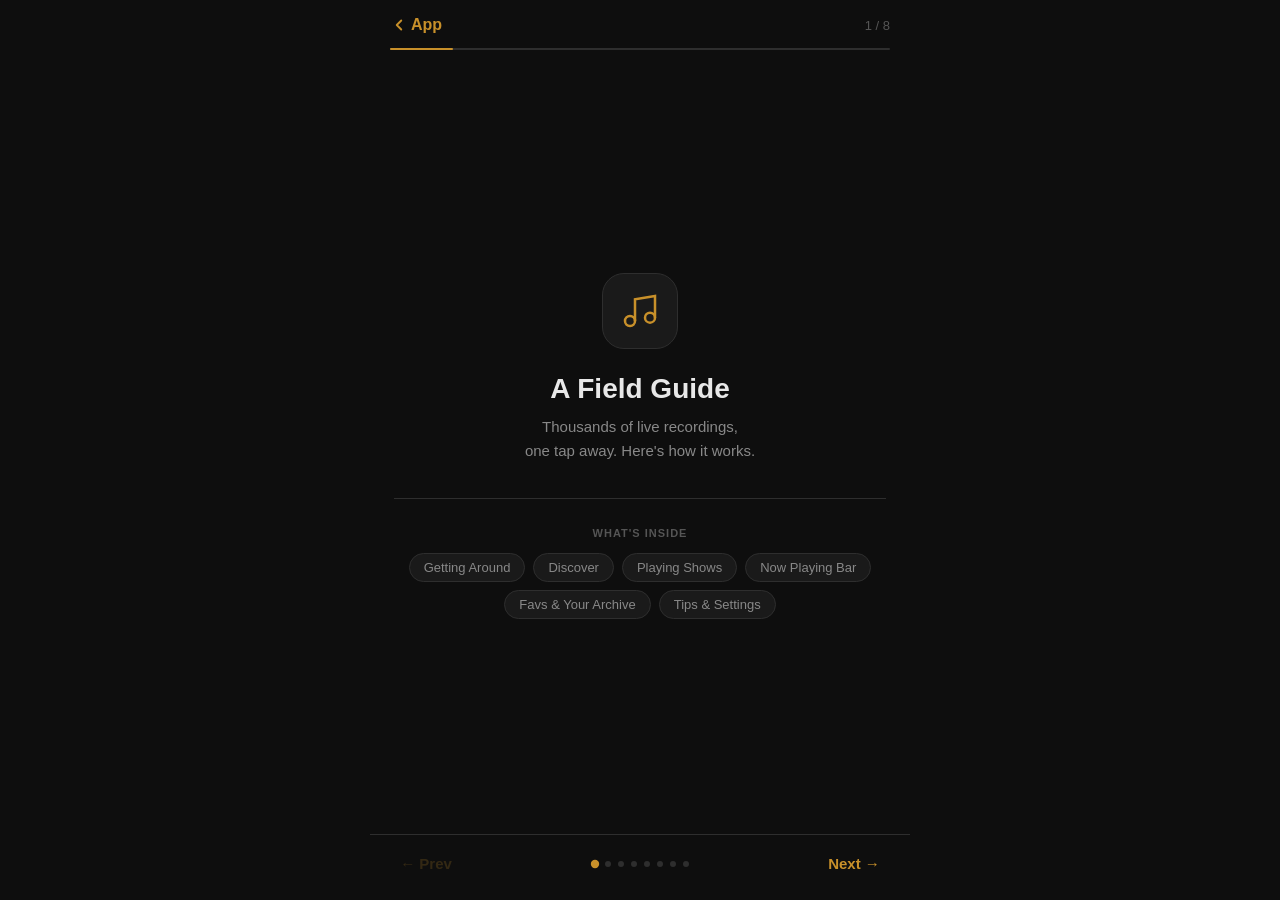
==== commit 89305fe4: "Update Help sheet and Guide to cover new features Help sheet: - Rename last item to "Favs & Your Arc" ====
--- a/guide.html
+++ b/guide.html
@@ -348,7 +348,7 @@
         <div class="welcome-pill">Discover</div>
         <div class="welcome-pill">Playing Shows</div>
         <div class="welcome-pill">Now Playing Bar</div>
-        <div class="welcome-pill">Queue &amp; Favs</div>
+        <div class="welcome-pill">Favs &amp; Your Archive</div>
         <div class="welcome-pill">Tips &amp; Settings</div>
       </div>
     </div>
@@ -386,7 +386,7 @@
         </div>
         <div>
           <div class="feature-title">Artists · Venues · Years</div>
-          <div class="feature-desc">Browse the archive by category. Tap any item on the left to filter shows on the right. "All" at the top shows everything.</div>
+          <div class="feature-desc">Browse the archive by category. Tap any item on the left to filter shows on the right. Each tab also has a collapsible filter tray — tap the section header to narrow by era, neighborhood, show count, and more.</div>
         </div>
       </div>
       <div class="feature">
@@ -397,7 +397,7 @@
         </div>
         <div>
           <div class="feature-title">Favs</div>
-          <div class="feature-desc">All your saved shows, organized by artist. Tap ♥ on any show, card, or list item to add it.</div>
+          <div class="feature-desc">All your saved shows, organized by artist. A "Shows, Eras and Neighborhoods" filter tray lets you slice your favorites. Tap the ♥ button in the top bar to open your archive analytics.</div>
         </div>
       </div>
       <div class="feature">
@@ -466,6 +466,18 @@
         <div>
           <div class="feature-title">Concert detail</div>
           <div class="feature-desc">Each show page shows the weather that night, a Chicago historical note from that date, and how many times the recording has been played.</div>
+        </div>
+      </div>
+      <div class="feature">
+        <div class="feature-icon">
+          <svg viewBox="0 0 24 24" fill="none" stroke="currentColor" stroke-width="2">
+            <circle cx="12" cy="12" r="10"/>
+            <line x1="12" y1="8" x2="12" y2="16"/>
+          </svg>
+        </div>
+        <div>
+          <div class="feature-title">New to the Archive</div>
+          <div class="feature-desc">Shows added to the collection in the last 30 days, at the bottom of the Discover page.</div>
         </div>
       </div>
     </div>
@@ -558,7 +570,7 @@
 
     <!-- 6: Queue & Favorites -->
     <div class="card" id="card-5">
-      <div class="card-section-label">Queue &amp; Favorites</div>
+      <div class="card-section-label">Queue &amp; Favs</div>
       <div class="feature">
         <div class="feature-icon">
           <svg viewBox="0 0 24 24" fill="none" stroke="currentColor" stroke-width="2">
@@ -594,6 +606,17 @@
         <div>
           <div class="feature-title">Backup &amp; restore</div>
           <div class="feature-desc">All favorites are stored locally on your device. To move them to another browser, go to <strong>Settings → Export Favorites Link</strong> and copy the URL. Paste it into Settings on any device to restore.</div>
+        </div>
+      </div>
+      <div class="feature">
+        <div class="feature-icon">
+          <svg viewBox="0 0 24 24" fill="none" stroke="currentColor" stroke-width="2">
+            <path d="M20.84 4.61a5.5 5.5 0 0 0-7.78 0L12 5.67l-1.06-1.06a5.5 5.5 0 0 0-7.78 7.78l1.06 1.06L12 21.23l7.78-7.78 1.06-1.06a5.5 5.5 0 0 0 0-7.78z"/>
+          </svg>
+        </div>
+        <div>
+          <div class="feature-title">About Your Favs</div>
+          <div class="feature-desc">Tap the ♥ button in the top bar to open your archive analytics. At 5 saves you unlock a photo mosaic and narrative summary. At 20 you get artist and venue word clouds, an era chart, and a weeknight breakdown. The more you save, the richer it gets.</div>
         </div>
       </div>
     </div>
@@ -607,6 +630,7 @@
       <div class="tip"><strong>Concert detail</strong> — shows the weather that night, a Chicago history note from that date, and total play count.</div>
       <div class="tip"><strong>Search is tab-aware</strong> — searching on Artists finds artists, Venues finds venues. Switch tabs to change what you're filtering.</div>
       <div class="tip"><strong>Browse any collection</strong> — works with any public Internet Archive audio collection. Open Settings, enter a collection ID, tap Save &amp; Reload.</div>
+      <div class="tip"><strong>About Your Favs</strong> — the ♥ in the top bar unlocks as you save more shows: a photo mosaic at 5, artist clouds and era charts at 20. It's a portrait of your taste in the archive.</div>
     </div>
 
     <!-- 8: Settings & Install -->
